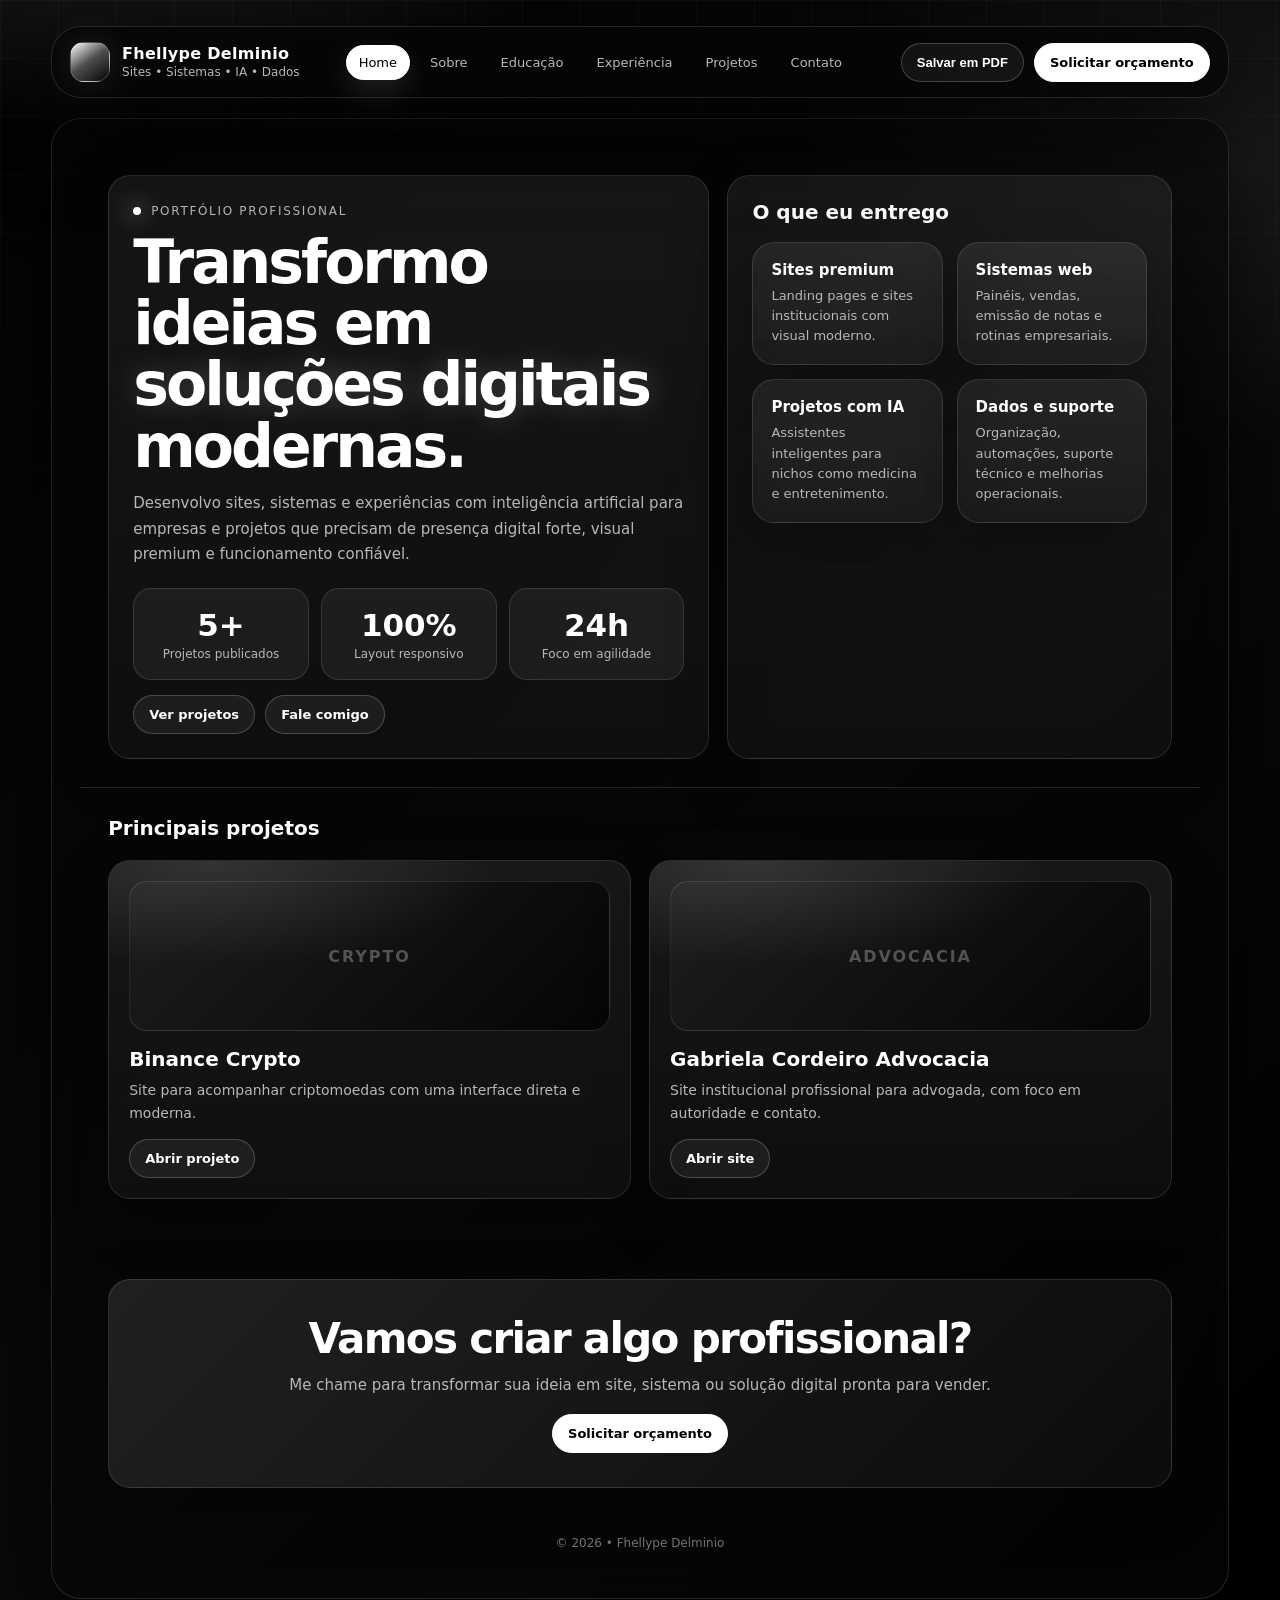
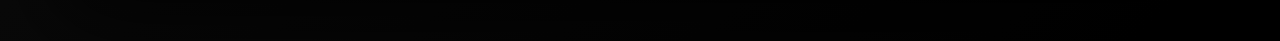
==== index.html @ d2d49cf8 "Add files via upload" ====
<!DOCTYPE html>
<html lang="pt-br">
<head>
  <meta charset="UTF-8" />
  <meta name="viewport" content="width=device-width, initial-scale=1.0"/>
  <title>Fhellype Delminio • Portfólio</title>
  <link rel="stylesheet" href="style.css"/>
  <script defer src="app.js"></script>
</head>
<body>
  <div class="container">
    <header class="topbar">
      <div class="brand"><div class="brand-badge"></div><div class="brand-text"><h1>Fhellype Delminio</h1><p>Sites • Sistemas • IA • Dados</p></div></div>
      <nav class="nav"><a href="index.html">Home</a><a href="sobre.html">Sobre</a><a href="educacao.html">Educação</a><a href="experiencia.html">Experiência</a><a href="projetos.html">Projetos</a><a href="contato.html">Contato</a></nav>
      <div class="actions"><button class="btn" data-pdf>Salvar em PDF</button><a class="btn btn-primary" href="contato.html">Solicitar orçamento</a></div>
    </header>
    <main class="page"><div class="page-inner">
      <section class="hero">
        <div class="card reveal">
          <div class="kicker"><span class="dot"></span> Portfólio profissional</div>
          <h2 class="h1">Transformo ideias em <span class="accent">soluções digitais</span> modernas.</h2>
          <p class="p">Desenvolvo sites, sistemas e experiências com inteligência artificial para empresas e projetos que precisam de presença digital forte, visual premium e funcionamento confiável.</p>
          <div class="stats">
            <div class="stat"><h3>5+</h3><p>Projetos publicados</p></div>
            <div class="stat"><h3>100%</h3><p>Layout responsivo</p></div>
            <div class="stat"><h3>24h</h3><p>Foco em agilidade</p></div>
          </div>
          <div class="project-actions"><a class="linkbtn" href="projetos.html">Ver projetos</a><a class="linkbtn" href="contato.html">Fale comigo</a></div>
        </div>
        <div class="card reveal">
          <h3 class="section-title">O que eu entrego</h3>
          <div class="grid">
            <div class="item"><h3>Sites premium</h3><p>Landing pages e sites institucionais com visual moderno.</p></div>
            <div class="item"><h3>Sistemas web</h3><p>Painéis, vendas, emissão de notas e rotinas empresariais.</p></div>
            <div class="item"><h3>Projetos com IA</h3><p>Assistentes inteligentes para nichos como medicina e entretenimento.</p></div>
            <div class="item"><h3>Dados e suporte</h3><p>Organização, automações, suporte técnico e melhorias operacionais.</p></div>
          </div>
        </div>
      </section>
      <section class="section reveal">
        <h3 class="section-title">Principais projetos</h3>
        <div class="projects-grid">
          <div class="project-card"><div class="mockup">Crypto</div><h3>Binance Crypto</h3><p>Site para acompanhar criptomoedas com uma interface direta e moderna.</p><div class="project-actions"><a class="linkbtn" target="_blank" href="https://binance-beryl.vercel.app/">Abrir projeto</a></div></div>
          <div class="project-card"><div class="mockup">Advocacia</div><h3>Gabriela Cordeiro Advocacia</h3><p>Site institucional profissional para advogada, com foco em autoridade e contato.</p><div class="project-actions"><a class="linkbtn" target="_blank" href="https://gabrielacordeiroadvocacia.com.br/">Abrir site</a></div></div>
        </div>
      </section>
      <section class="section reveal"><div class="cta"><h2>Vamos criar algo profissional?</h2><p class="p">Me chame para transformar sua ideia em site, sistema ou solução digital pronta para vender.</p><div class="project-actions" style="justify-content:center"><a class="btn btn-primary" href="contato.html">Solicitar orçamento</a></div></div></section>
      <footer class="footer">© 2026 • Fhellype Delminio</footer>
    </div></main>
  </div>
</body>
</html>
---- style.css ----
:root{
  --bg:#030303;
  --bg2:#090909;
  --card:rgba(18,18,18,.82);
  --card2:rgba(255,255,255,.045);
  --txt:#ffffff;
  --muted:#b8b8b8;
  --soft:#777;
  --white:#ffffff;
  --border:rgba(255,255,255,.12);
  --border2:rgba(255,255,255,.20);
  --shadow:0 30px 90px rgba(0,0,0,.70);
  --radius:22px;
  --radius2:30px;
}

*{box-sizing:border-box;margin:0;padding:0}
html{scroll-behavior:smooth}
body{
  min-height:100vh;
  font-family:Inter, ui-sans-serif, system-ui, -apple-system, "Segoe UI", Roboto, Arial, sans-serif;
  color:var(--txt);
  background:
    radial-gradient(900px 520px at 8% -10%, rgba(255,255,255,.13), transparent 58%),
    radial-gradient(700px 480px at 95% 10%, rgba(255,255,255,.08), transparent 60%),
    linear-gradient(135deg, var(--bg), var(--bg2) 55%, #000);
  overflow-x:hidden;
}
body::before{
  content:"";
  position:fixed; inset:0;
  pointer-events:none;
  background-image:linear-gradient(rgba(255,255,255,.035) 1px, transparent 1px),linear-gradient(90deg, rgba(255,255,255,.035) 1px, transparent 1px);
  background-size:58px 58px;
  mask-image:linear-gradient(to bottom, rgba(0,0,0,.9), transparent 82%);
}

a{color:inherit;text-decoration:none}
.container{width:min(1180px,92vw);margin:0 auto;padding:26px 0 42px;position:relative;z-index:1}

.topbar{
  display:flex;align-items:center;justify-content:space-between;gap:18px;
  padding:15px 18px;border:1px solid var(--border);border-radius:var(--radius2);
  background:rgba(5,5,5,.72);backdrop-filter:blur(18px);box-shadow:var(--shadow);
  position:sticky;top:16px;z-index:10;
}
.brand{display:flex;align-items:center;gap:12px;min-width:max-content}
.brand-badge{width:40px;height:40px;border-radius:14px;border:1px solid var(--border2);background:linear-gradient(145deg,#fff,#4d4d4d 48%,#050505);box-shadow:0 0 35px rgba(255,255,255,.12)}
.brand-text h1{font-size:16px;line-height:1.1;letter-spacing:.3px}
.brand-text p{margin-top:3px;color:var(--muted);font-size:12px}
.nav{display:flex;align-items:center;justify-content:center;gap:7px;flex-wrap:wrap}
.nav a{padding:9px 12px;border-radius:999px;border:1px solid transparent;color:var(--muted);font-size:13px;transition:.25s ease}
.nav a:hover,.nav a.active{color:#000;background:#fff;border-color:#fff;box-shadow:0 12px 30px rgba(255,255,255,.12)}
.actions{display:flex;align-items:center;gap:10px;min-width:max-content}
.btn,.linkbtn{
  display:inline-flex;align-items:center;justify-content:center;gap:8px;
  padding:11px 15px;border-radius:999px;border:1px solid var(--border2);
  background:rgba(255,255,255,.06);color:#fff;font-weight:800;font-size:13px;cursor:pointer;transition:.25s ease;
}
.btn:hover,.linkbtn:hover{transform:translateY(-2px);background:#fff;color:#000;box-shadow:0 18px 40px rgba(255,255,255,.15)}
.btn-primary{background:#fff;color:#000;border-color:#fff}
.btn-primary:hover{background:#dcdcdc;color:#000}

.page{margin-top:20px;border:1px solid var(--border);border-radius:var(--radius2);background:rgba(8,8,8,.58);backdrop-filter:blur(18px);box-shadow:var(--shadow);overflow:hidden}
.page-inner{padding:28px;opacity:0;transform:translateY(14px);transition:.5s ease}
.page-inner.show{opacity:1;transform:translateY(0)}
.hero{display:grid;grid-template-columns:1.15fr .85fr;gap:18px;padding:28px;border-bottom:1px solid var(--border)}
.card,.item,.project-card,.cta{
  border:1px solid var(--border);background:linear-gradient(180deg,rgba(255,255,255,.07),rgba(255,255,255,.035));
  border-radius:var(--radius);box-shadow:0 18px 60px rgba(0,0,0,.32);
}
.card{padding:24px}.kicker{display:inline-flex;align-items:center;gap:10px;margin-bottom:14px;color:var(--muted);font-size:12px;text-transform:uppercase;letter-spacing:.14em}.dot{width:8px;height:8px;border-radius:99px;background:#fff;box-shadow:0 0 22px rgba(255,255,255,.9)}
.h1{font-size:clamp(32px,5vw,60px);line-height:1.02;letter-spacing:-.05em;margin-bottom:14px}.p{color:var(--muted);line-height:1.72;font-size:15px}.accent{color:#fff;text-shadow:0 0 30px rgba(255,255,255,.20)}
.grid{display:grid;grid-template-columns:repeat(2,1fr);gap:14px;margin-top:18px}.item{padding:18px;transition:.25s ease}.item:hover,.project-card:hover{transform:translateY(-6px);border-color:var(--border2);background:rgba(255,255,255,.08)}.item h3{font-size:15px;margin-bottom:7px}.item p,.small{color:var(--muted);font-size:13px;line-height:1.55}.section{padding:28px}.section-title{font-size:20px;margin-bottom:16px}.stats{display:grid;grid-template-columns:repeat(3,1fr);gap:12px;margin-top:20px}.stat{padding:18px;border-radius:18px;border:1px solid var(--border);background:rgba(255,255,255,.055);text-align:center}.stat h3{font-size:31px}.stat p{font-size:12px;color:var(--muted);margin-top:4px}.project-actions{display:flex;gap:10px;flex-wrap:wrap;margin-top:15px}.projects-grid{display:grid;grid-template-columns:repeat(2,1fr);gap:18px;margin-top:20px}.project-card{padding:20px;position:relative;overflow:hidden;transition:.25s ease}.project-card::before{content:"";position:absolute;inset:0;background:radial-gradient(420px 150px at 20% 0%,rgba(255,255,255,.12),transparent 70%);pointer-events:none}.project-card h3{font-size:20px;margin-bottom:8px}.project-card p{color:var(--muted);line-height:1.62;font-size:14px}.tag-row{display:flex;gap:8px;flex-wrap:wrap;margin:14px 0}.tag{font-size:11px;color:#000;background:#fff;border:1px solid #fff;border-radius:999px;padding:6px 9px;font-weight:800}.mockup{height:150px;border-radius:18px;border:1px solid var(--border);background:linear-gradient(135deg,#1d1d1d,#050505);margin-bottom:16px;display:flex;align-items:center;justify-content:center;color:rgba(255,255,255,.28);font-weight:900;letter-spacing:.12em;text-transform:uppercase}.cta{padding:34px;text-align:center;margin-top:24px;background:linear-gradient(135deg,rgba(255,255,255,.10),rgba(255,255,255,.035))}.cta h2{font-size:clamp(26px,4vw,42px);letter-spacing:-.04em;margin-bottom:10px}.contact-box{display:grid;grid-template-columns:1.1fr .9fr;gap:14px}.contact-line{display:flex;align-items:center;justify-content:space-between;gap:12px;padding:15px;border-radius:17px;border:1px solid var(--border);background:rgba(255,255,255,.045)}.contact-line span{color:var(--muted);font-size:13px}.footer{text-align:center;padding:20px;color:rgba(255,255,255,.45);font-size:12px}
.reveal{opacity:0;transform:translateY(18px);transition:.65s ease}.reveal.visible{opacity:1;transform:translateY(0)}

@media(max-width:980px){.topbar{position:static;align-items:flex-start;flex-direction:column}.actions{width:100%;flex-wrap:wrap}.nav{justify-content:flex-start}.hero,.contact-box{grid-template-columns:1fr}.projects-grid{grid-template-columns:1fr}}
@media(max-width:720px){.page-inner,.hero,.section{padding:18px}.grid,.stats{grid-template-columns:1fr}.actions .btn{flex:1}.h1{font-size:34px}.mockup{height:115px}}
@media print{.topbar,.nav,.actions{display:none!important}body{background:#fff!important;color:#000!important}.page,.card,.item,.project-card,.cta{box-shadow:none!important;border:1px solid #ddd!important;background:#fff!important;color:#000!important}.p,.small,.item p,.project-card p{color:#333!important}a{color:#000!important}}
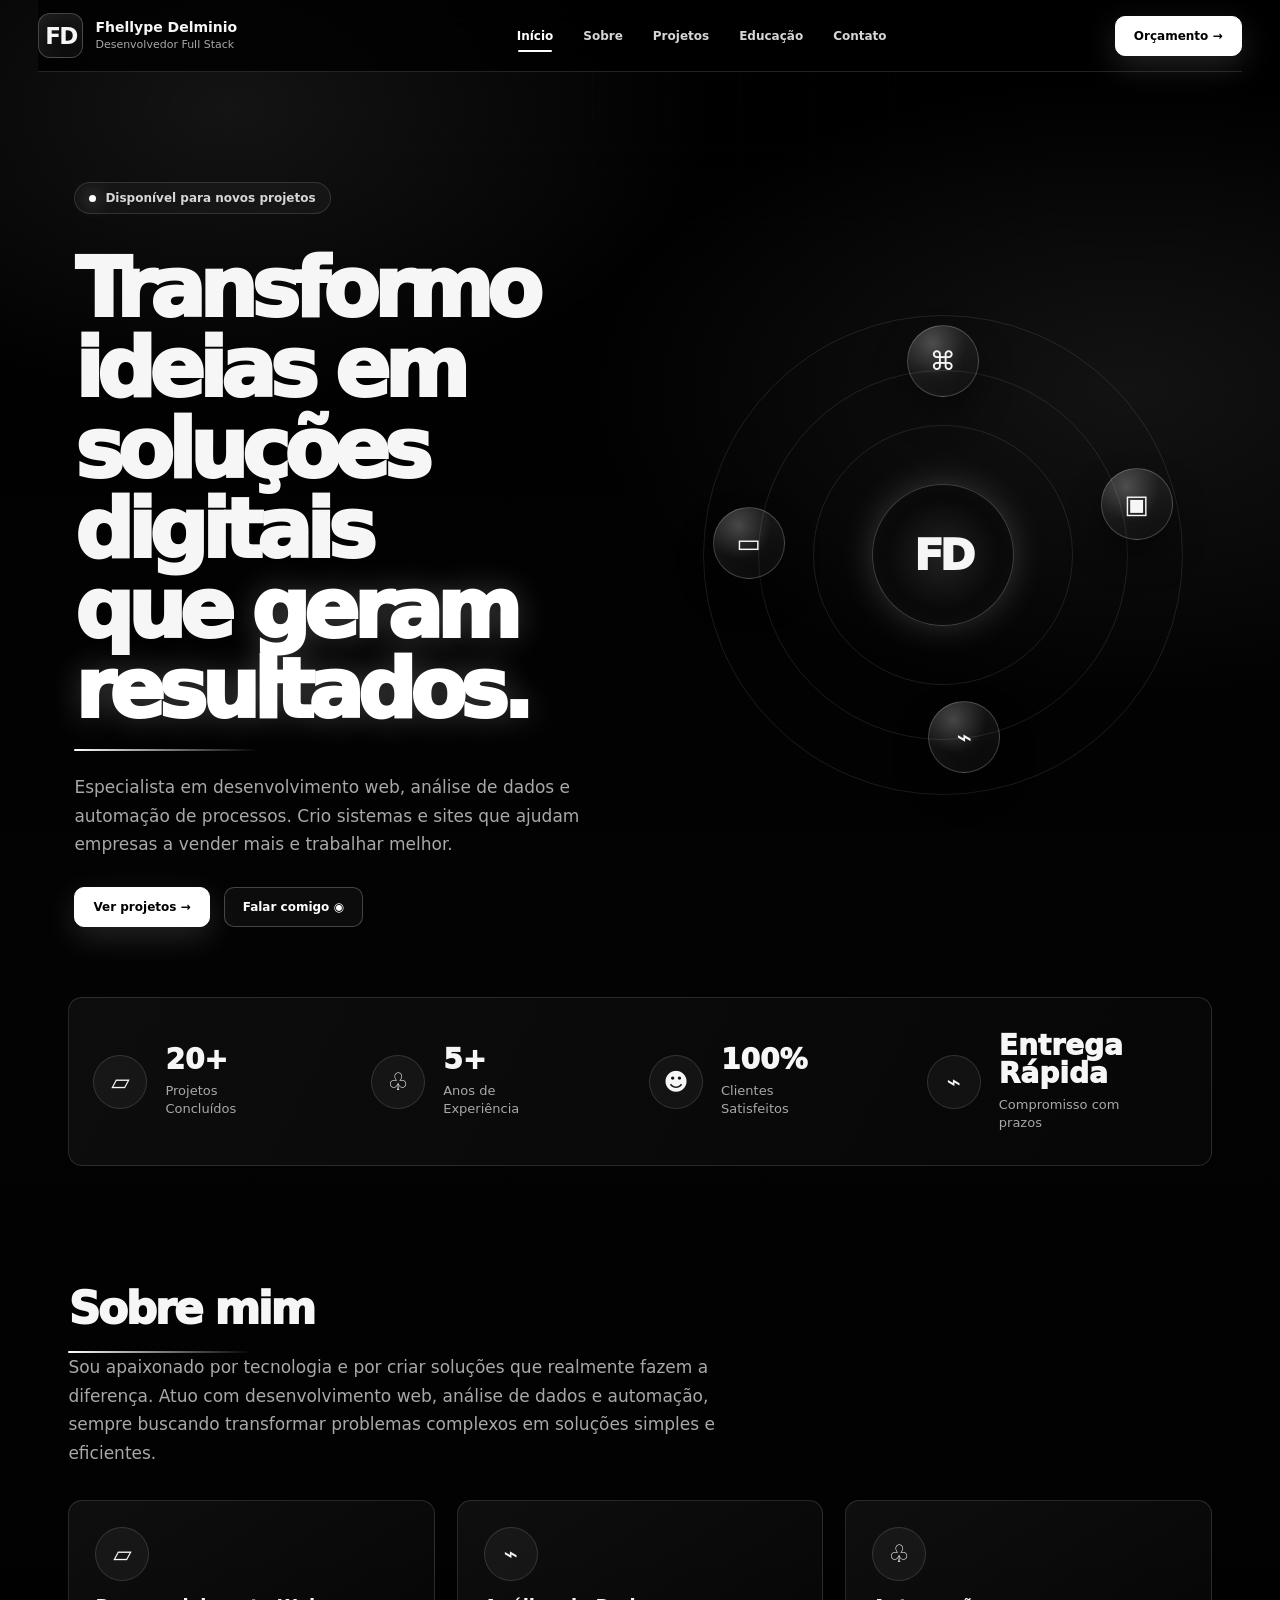
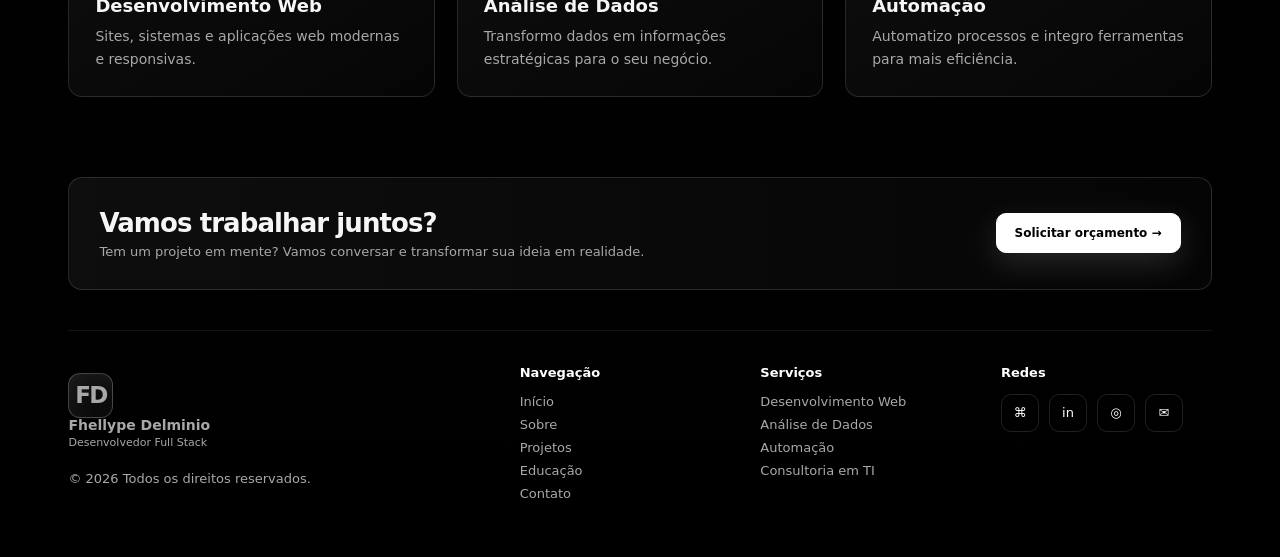
==== commit 527fe73a: "Add files via upload" ====
--- a/index.html
+++ b/index.html
@@ -10,42 +10,53 @@
 <body>
   <div class="container">
     <header class="topbar">
-      <div class="brand"><div class="brand-badge"></div><div class="brand-text"><h1>Fhellype Delminio</h1><p>Sites • Sistemas • IA • Dados</p></div></div>
-      <nav class="nav"><a href="index.html">Home</a><a href="sobre.html">Sobre</a><a href="educacao.html">Educação</a><a href="experiencia.html">Experiência</a><a href="projetos.html">Projetos</a><a href="contato.html">Contato</a></nav>
-      <div class="actions"><button class="btn" data-pdf>Salvar em PDF</button><a class="btn btn-primary" href="contato.html">Solicitar orçamento</a></div>
+      <a class="brand" href="index.html"><div class="brand-badge"></div><div class="brand-text"><h1>Fhellype Delminio</h1><p>Desenvolvedor Full Stack</p></div></a>
+      <nav class="nav"><a href="index.html">Início</a><a href="sobre.html">Sobre</a><a href="projetos.html">Projetos</a><a href="educacao.html">Educação</a><a href="contato.html">Contato</a></nav>
+      <div class="actions"><a class="btn btn-primary" href="contato.html">Orçamento →</a></div>
     </header>
+
     <main class="page"><div class="page-inner">
       <section class="hero">
-        <div class="card reveal">
-          <div class="kicker"><span class="dot"></span> Portfólio profissional</div>
-          <h2 class="h1">Transformo ideias em <span class="accent">soluções digitais</span> modernas.</h2>
-          <p class="p">Desenvolvo sites, sistemas e experiências com inteligência artificial para empresas e projetos que precisam de presença digital forte, visual premium e funcionamento confiável.</p>
-          <div class="stats">
-            <div class="stat"><h3>5+</h3><p>Projetos publicados</p></div>
-            <div class="stat"><h3>100%</h3><p>Layout responsivo</p></div>
-            <div class="stat"><h3>24h</h3><p>Foco em agilidade</p></div>
-          </div>
-          <div class="project-actions"><a class="linkbtn" href="projetos.html">Ver projetos</a><a class="linkbtn" href="contato.html">Fale comigo</a></div>
+        <div class="reveal">
+          <div class="kicker"><span class="dot"></span> Disponível para novos projetos</div>
+          <h1 class="h1">Transformo ideias em soluções digitais que <span class="accent">geram resultados.</span></h1>
+          <p class="p">Especialista em desenvolvimento web, análise de dados e automação de processos. Crio sistemas e sites que ajudam empresas a vender mais e trabalhar melhor.</p>
+          <div class="project-actions"><a class="linkbtn primary" href="projetos.html">Ver projetos →</a><a class="linkbtn" href="contato.html">Falar comigo ◉</a></div>
         </div>
-        <div class="card reveal">
-          <h3 class="section-title">O que eu entrego</h3>
-          <div class="grid">
-            <div class="item"><h3>Sites premium</h3><p>Landing pages e sites institucionais com visual moderno.</p></div>
-            <div class="item"><h3>Sistemas web</h3><p>Painéis, vendas, emissão de notas e rotinas empresariais.</p></div>
-            <div class="item"><h3>Projetos com IA</h3><p>Assistentes inteligentes para nichos como medicina e entretenimento.</p></div>
-            <div class="item"><h3>Dados e suporte</h3><p>Organização, automações, suporte técnico e melhorias operacionais.</p></div>
+        <div class="hero-visual reveal">
+          <div class="orbit">
+            <div class="ring"></div><div class="ring"></div><div class="ring"></div>
+            <div class="fd-center">FD</div>
+            <div class="bubble b1">⌘</div><div class="bubble b2">▣</div><div class="bubble b3">⌁</div><div class="bubble b4">▭</div>
           </div>
         </div>
       </section>
+
+      <section class="stats-card reveal">
+        <div class="stat"><div class="icon">▱</div><div><h3>20+</h3><p>Projetos<br>Concluídos</p></div></div>
+        <div class="stat"><div class="icon">♧</div><div><h3>5+</h3><p>Anos de<br>Experiência</p></div></div>
+        <div class="stat"><div class="icon">☻</div><div><h3>100%</h3><p>Clientes<br>Satisfeitos</p></div></div>
+        <div class="stat"><div class="icon">⌁</div><div><h3>Entrega<br>Rápida</h3><p>Compromisso com<br>prazos</p></div></div>
+      </section>
+
       <section class="section reveal">
-        <h3 class="section-title">Principais projetos</h3>
-        <div class="projects-grid">
-          <div class="project-card"><div class="mockup">Crypto</div><h3>Binance Crypto</h3><p>Site para acompanhar criptomoedas com uma interface direta e moderna.</p><div class="project-actions"><a class="linkbtn" target="_blank" href="https://binance-beryl.vercel.app/">Abrir projeto</a></div></div>
-          <div class="project-card"><div class="mockup">Advocacia</div><h3>Gabriela Cordeiro Advocacia</h3><p>Site institucional profissional para advogada, com foco em autoridade e contato.</p><div class="project-actions"><a class="linkbtn" target="_blank" href="https://gabrielacordeiroadvocacia.com.br/">Abrir site</a></div></div>
+        <h2 class="section-title big">Sobre mim</h2>
+        <p class="p">Sou apaixonado por tecnologia e por criar soluções que realmente fazem a diferença. Atuo com desenvolvimento web, análise de dados e automação, sempre buscando transformar problemas complexos em soluções simples e eficientes.</p>
+        <div class="grid" style="margin-top:32px">
+          <div class="item"><div class="icon">▱</div><h3>Desenvolvimento Web</h3><p>Sites, sistemas e aplicações web modernas e responsivas.</p></div>
+          <div class="item"><div class="icon">⌁</div><h3>Análise de Dados</h3><p>Transformo dados em informações estratégicas para o seu negócio.</p></div>
+          <div class="item"><div class="icon">♧</div><h3>Automação</h3><p>Automatizo processos e integro ferramentas para mais eficiência.</p></div>
         </div>
       </section>
-      <section class="section reveal"><div class="cta"><h2>Vamos criar algo profissional?</h2><p class="p">Me chame para transformar sua ideia em site, sistema ou solução digital pronta para vender.</p><div class="project-actions" style="justify-content:center"><a class="btn btn-primary" href="contato.html">Solicitar orçamento</a></div></div></section>
-      <footer class="footer">© 2026 • Fhellype Delminio</footer>
+
+      <section class="cta reveal"><div><h2>Vamos trabalhar juntos?</h2><p>Tem um projeto em mente? Vamos conversar e transformar sua ideia em realidade.</p></div><a class="btn btn-primary" href="contato.html">Solicitar orçamento →</a></section>
+
+      <footer class="footer">
+        <div><a class="brand" href="index.html"><div class="brand-badge"></div><div class="brand-text"><h1>Fhellype Delminio</h1><p>Desenvolvedor Full Stack</p></div></a><p style="margin-top:22px">© 2026 Todos os direitos reservados.</p></div>
+        <div><h4>Navegação</h4><a href="index.html">Início</a><a href="sobre.html">Sobre</a><a href="projetos.html">Projetos</a><a href="educacao.html">Educação</a><a href="contato.html">Contato</a></div>
+        <div><h4>Serviços</h4><a>Desenvolvimento Web</a><a>Análise de Dados</a><a>Automação</a><a>Consultoria em TI</a></div>
+        <div><h4>Redes</h4><div class="socials"><a href="#">⌘</a><a href="#">in</a><a href="#">◎</a><a href="mailto:fhedelminio@gmail.com">✉</a></div></div>
+      </footer>
     </div></main>
   </div>
 </body>
--- a/style.css
+++ b/style.css
@@ -1,79 +1,37 @@
 :root{
-  --bg:#030303;
-  --bg2:#090909;
-  --card:rgba(18,18,18,.82);
-  --card2:rgba(255,255,255,.045);
-  --txt:#ffffff;
-  --muted:#b8b8b8;
-  --soft:#777;
+  --bg:#020202;
+  --panel:#070707;
+  --card:#101113;
+  --card2:#151619;
+  --text:#f6f6f6;
+  --muted:#a8a8a8;
+  --muted2:#727272;
+  --line:rgba(255,255,255,.13);
+  --line2:rgba(255,255,255,.23);
   --white:#ffffff;
-  --border:rgba(255,255,255,.12);
-  --border2:rgba(255,255,255,.20);
-  --shadow:0 30px 90px rgba(0,0,0,.70);
+  --black:#000000;
   --radius:22px;
-  --radius2:30px;
+  --shadow:0 30px 90px rgba(0,0,0,.72);
 }
-
 *{box-sizing:border-box;margin:0;padding:0}
 html{scroll-behavior:smooth}
 body{
   min-height:100vh;
-  font-family:Inter, ui-sans-serif, system-ui, -apple-system, "Segoe UI", Roboto, Arial, sans-serif;
-  color:var(--txt);
+  font-family:Inter, ui-sans-serif, system-ui, -apple-system, BlinkMacSystemFont, "Segoe UI", Arial, sans-serif;
+  color:var(--text);
   background:
-    radial-gradient(900px 520px at 8% -10%, rgba(255,255,255,.13), transparent 58%),
-    radial-gradient(700px 480px at 95% 10%, rgba(255,255,255,.08), transparent 60%),
-    linear-gradient(135deg, var(--bg), var(--bg2) 55%, #000);
+    radial-gradient(900px 520px at 88% 18%, rgba(255,255,255,.07), transparent 60%),
+    radial-gradient(760px 460px at 18% 5%, rgba(255,255,255,.08), transparent 64%),
+    linear-gradient(180deg,#000,#030303 46%,#000);
   overflow-x:hidden;
 }
-body::before{
-  content:"";
-  position:fixed; inset:0;
-  pointer-events:none;
-  background-image:linear-gradient(rgba(255,255,255,.035) 1px, transparent 1px),linear-gradient(90deg, rgba(255,255,255,.035) 1px, transparent 1px);
-  background-size:58px 58px;
-  mask-image:linear-gradient(to bottom, rgba(0,0,0,.9), transparent 82%);
+body:before{
+  content:"";position:fixed;inset:0;pointer-events:none;opacity:.38;
+  background-image:linear-gradient(rgba(255,255,255,.035) 1px,transparent 1px),linear-gradient(90deg,rgba(255,255,255,.035) 1px,transparent 1px);
+  background-size:74px 74px;
+  mask-image:radial-gradient(circle at 50% 0%,#000,transparent 72%);
 }
-
-a{color:inherit;text-decoration:none}
-.container{width:min(1180px,92vw);margin:0 auto;padding:26px 0 42px;position:relative;z-index:1}
-
-.topbar{
-  display:flex;align-items:center;justify-content:space-between;gap:18px;
-  padding:15px 18px;border:1px solid var(--border);border-radius:var(--radius2);
-  background:rgba(5,5,5,.72);backdrop-filter:blur(18px);box-shadow:var(--shadow);
-  position:sticky;top:16px;z-index:10;
-}
-.brand{display:flex;align-items:center;gap:12px;min-width:max-content}
-.brand-badge{width:40px;height:40px;border-radius:14px;border:1px solid var(--border2);background:linear-gradient(145deg,#fff,#4d4d4d 48%,#050505);box-shadow:0 0 35px rgba(255,255,255,.12)}
-.brand-text h1{font-size:16px;line-height:1.1;letter-spacing:.3px}
-.brand-text p{margin-top:3px;color:var(--muted);font-size:12px}
-.nav{display:flex;align-items:center;justify-content:center;gap:7px;flex-wrap:wrap}
-.nav a{padding:9px 12px;border-radius:999px;border:1px solid transparent;color:var(--muted);font-size:13px;transition:.25s ease}
-.nav a:hover,.nav a.active{color:#000;background:#fff;border-color:#fff;box-shadow:0 12px 30px rgba(255,255,255,.12)}
-.actions{display:flex;align-items:center;gap:10px;min-width:max-content}
-.btn,.linkbtn{
-  display:inline-flex;align-items:center;justify-content:center;gap:8px;
-  padding:11px 15px;border-radius:999px;border:1px solid var(--border2);
-  background:rgba(255,255,255,.06);color:#fff;font-weight:800;font-size:13px;cursor:pointer;transition:.25s ease;
-}
-.btn:hover,.linkbtn:hover{transform:translateY(-2px);background:#fff;color:#000;box-shadow:0 18px 40px rgba(255,255,255,.15)}
-.btn-primary{background:#fff;color:#000;border-color:#fff}
-.btn-primary:hover{background:#dcdcdc;color:#000}
-
-.page{margin-top:20px;border:1px solid var(--border);border-radius:var(--radius2);background:rgba(8,8,8,.58);backdrop-filter:blur(18px);box-shadow:var(--shadow);overflow:hidden}
-.page-inner{padding:28px;opacity:0;transform:translateY(14px);transition:.5s ease}
-.page-inner.show{opacity:1;transform:translateY(0)}
-.hero{display:grid;grid-template-columns:1.15fr .85fr;gap:18px;padding:28px;border-bottom:1px solid var(--border)}
-.card,.item,.project-card,.cta{
-  border:1px solid var(--border);background:linear-gradient(180deg,rgba(255,255,255,.07),rgba(255,255,255,.035));
-  border-radius:var(--radius);box-shadow:0 18px 60px rgba(0,0,0,.32);
-}
-.card{padding:24px}.kicker{display:inline-flex;align-items:center;gap:10px;margin-bottom:14px;color:var(--muted);font-size:12px;text-transform:uppercase;letter-spacing:.14em}.dot{width:8px;height:8px;border-radius:99px;background:#fff;box-shadow:0 0 22px rgba(255,255,255,.9)}
-.h1{font-size:clamp(32px,5vw,60px);line-height:1.02;letter-spacing:-.05em;margin-bottom:14px}.p{color:var(--muted);line-height:1.72;font-size:15px}.accent{color:#fff;text-shadow:0 0 30px rgba(255,255,255,.20)}
-.grid{display:grid;grid-template-columns:repeat(2,1fr);gap:14px;margin-top:18px}.item{padding:18px;transition:.25s ease}.item:hover,.project-card:hover{transform:translateY(-6px);border-color:var(--border2);background:rgba(255,255,255,.08)}.item h3{font-size:15px;margin-bottom:7px}.item p,.small{color:var(--muted);font-size:13px;line-height:1.55}.section{padding:28px}.section-title{font-size:20px;margin-bottom:16px}.stats{display:grid;grid-template-columns:repeat(3,1fr);gap:12px;margin-top:20px}.stat{padding:18px;border-radius:18px;border:1px solid var(--border);background:rgba(255,255,255,.055);text-align:center}.stat h3{font-size:31px}.stat p{font-size:12px;color:var(--muted);margin-top:4px}.project-actions{display:flex;gap:10px;flex-wrap:wrap;margin-top:15px}.projects-grid{display:grid;grid-template-columns:repeat(2,1fr);gap:18px;margin-top:20px}.project-card{padding:20px;position:relative;overflow:hidden;transition:.25s ease}.project-card::before{content:"";position:absolute;inset:0;background:radial-gradient(420px 150px at 20% 0%,rgba(255,255,255,.12),transparent 70%);pointer-events:none}.project-card h3{font-size:20px;margin-bottom:8px}.project-card p{color:var(--muted);line-height:1.62;font-size:14px}.tag-row{display:flex;gap:8px;flex-wrap:wrap;margin:14px 0}.tag{font-size:11px;color:#000;background:#fff;border:1px solid #fff;border-radius:999px;padding:6px 9px;font-weight:800}.mockup{height:150px;border-radius:18px;border:1px solid var(--border);background:linear-gradient(135deg,#1d1d1d,#050505);margin-bottom:16px;display:flex;align-items:center;justify-content:center;color:rgba(255,255,255,.28);font-weight:900;letter-spacing:.12em;text-transform:uppercase}.cta{padding:34px;text-align:center;margin-top:24px;background:linear-gradient(135deg,rgba(255,255,255,.10),rgba(255,255,255,.035))}.cta h2{font-size:clamp(26px,4vw,42px);letter-spacing:-.04em;margin-bottom:10px}.contact-box{display:grid;grid-template-columns:1.1fr .9fr;gap:14px}.contact-line{display:flex;align-items:center;justify-content:space-between;gap:12px;padding:15px;border-radius:17px;border:1px solid var(--border);background:rgba(255,255,255,.045)}.contact-line span{color:var(--muted);font-size:13px}.footer{text-align:center;padding:20px;color:rgba(255,255,255,.45);font-size:12px}
-.reveal{opacity:0;transform:translateY(18px);transition:.65s ease}.reveal.visible{opacity:1;transform:translateY(0)}
-
-@media(max-width:980px){.topbar{position:static;align-items:flex-start;flex-direction:column}.actions{width:100%;flex-wrap:wrap}.nav{justify-content:flex-start}.hero,.contact-box{grid-template-columns:1fr}.projects-grid{grid-template-columns:1fr}}
-@media(max-width:720px){.page-inner,.hero,.section{padding:18px}.grid,.stats{grid-template-columns:1fr}.actions .btn{flex:1}.h1{font-size:34px}.mockup{height:115px}}
-@media print{.topbar,.nav,.actions{display:none!important}body{background:#fff!important;color:#000!important}.page,.card,.item,.project-card,.cta{box-shadow:none!important;border:1px solid #ddd!important;background:#fff!important;color:#000!important}.p,.small,.item p,.project-card p{color:#333!important}a{color:#000!important}}
+a{color:inherit;text-decoration:none}.container{width:min(1280px,94vw);margin:0 auto;position:relative;z-index:1}.topbar{height:72px;display:flex;align-items:center;justify-content:space-between;gap:24px;border-bottom:1px solid var(--line);background:rgba(0,0,0,.76);backdrop-filter:blur(18px);position:sticky;top:0;z-index:20}.brand{display:flex;align-items:center;gap:12px;min-width:250px}.brand-badge{width:45px;height:45px;border-radius:12px;border:1px solid var(--line2);display:grid;place-items:center;font-size:23px;font-weight:900;letter-spacing:-.08em;background:linear-gradient(145deg,rgba(255,255,255,.09),rgba(255,255,255,.015));box-shadow:inset 0 0 25px rgba(255,255,255,.04)}.brand-badge:before{content:"FD"}.brand-text h1{font-size:14px;line-height:1.1;font-weight:900}.brand-text p{font-size:11px;margin-top:3px;color:var(--muted)}.nav{display:flex;align-items:center;gap:30px}.nav a{font-size:12px;color:#d6d6d6;position:relative;padding:27px 0;font-weight:600;transition:.25s}.nav a:after{content:"";position:absolute;left:50%;bottom:18px;width:0;height:2px;background:#fff;border-radius:99px;transform:translateX(-50%);transition:.25s}.nav a:hover,.nav a.active{color:#fff}.nav a:hover:after,.nav a.active:after{width:34px}.actions{display:flex;gap:10px;align-items:center}.btn,.linkbtn{display:inline-flex;align-items:center;justify-content:center;gap:9px;border-radius:10px;border:1px solid var(--line2);background:rgba(255,255,255,.04);color:#fff;padding:12px 18px;font-weight:850;font-size:12px;transition:.24s;cursor:pointer}.btn:hover,.linkbtn:hover{transform:translateY(-2px);border-color:#fff;background:#fff;color:#000;box-shadow:0 12px 35px rgba(255,255,255,.16)}.btn-primary,.linkbtn.primary{background:#fff;color:#000;border-color:#fff;box-shadow:0 10px 32px rgba(255,255,255,.14)}.btn-primary:hover,.linkbtn.primary:hover{background:#e8e8e8;color:#000}.page{min-height:calc(100vh - 72px)}.page-inner{opacity:0;transform:translateY(12px);transition:.55s ease}.page-inner.show{opacity:1;transform:translateY(0)}.hero{display:grid;grid-template-columns:1.02fr .98fr;gap:58px;align-items:center;padding:110px 36px 70px}.kicker{display:inline-flex;align-items:center;gap:9px;border:1px solid var(--line);border-radius:999px;background:rgba(255,255,255,.035);padding:8px 14px;color:#d7d7d7;font-size:12px;font-weight:700;margin-bottom:35px}.dot{width:7px;height:7px;border-radius:50%;background:#fff;box-shadow:0 0 18px rgba(255,255,255,.8)}.h1{font-size:clamp(48px,6.4vw,82px);line-height:.98;letter-spacing:-.075em;font-weight:950;margin-bottom:22px;text-wrap:balance}.h1 .accent{display:inline;color:#fff;text-shadow:0 0 32px rgba(255,255,255,.22)}.h1:after,.section-title.big:after{content:"";display:block;width:185px;height:2px;background:linear-gradient(90deg,#fff,transparent);margin-top:18px;border-radius:99px}.p{color:var(--muted);font-size:17px;line-height:1.7;max-width:680px}.project-actions{display:flex;align-items:center;gap:14px;flex-wrap:wrap;margin-top:28px}.hero-visual{min-height:520px;display:grid;place-items:center;position:relative}.orbit{width:min(480px,82vw);height:min(480px,82vw);position:relative;display:grid;place-items:center}.ring{position:absolute;border:1px solid rgba(255,255,255,.1);border-radius:50%;inset:0;animation:spin 24s linear infinite}.ring:nth-child(2){inset:55px;animation-duration:19s;animation-direction:reverse}.ring:nth-child(3){inset:110px;animation-duration:15s}.fd-center{width:142px;height:142px;border-radius:50%;display:grid;place-items:center;border:1px solid var(--line2);background:radial-gradient(circle,#222 0%,#090909 56%,#000 100%);box-shadow:0 0 35px rgba(255,255,255,.18), inset 0 0 25px rgba(255,255,255,.05);font-size:43px;font-weight:950;letter-spacing:-.09em}.bubble{position:absolute;width:72px;height:72px;border-radius:50%;display:grid;place-items:center;border:1px solid var(--line2);background:radial-gradient(circle at 35% 25%,rgba(255,255,255,.27),rgba(255,255,255,.05) 48%,rgba(0,0,0,.55));box-shadow:0 18px 35px rgba(0,0,0,.45), inset 0 0 20px rgba(255,255,255,.05);font-size:26px}.b1{top:10px;left:50%;transform:translateX(-50%)}.b2{right:10px;top:32%}.b3{bottom:22px;left:47%}.b4{left:10px;top:40%}@keyframes spin{to{transform:rotate(360deg)}}.stats-card{margin:0 30px 70px;border:1px solid var(--line);border-radius:14px;background:linear-gradient(90deg,rgba(255,255,255,.045),rgba(255,255,255,.018));display:grid;grid-template-columns:repeat(4,1fr);padding:34px 24px;gap:18px}.stat{display:flex;align-items:center;gap:18px}.icon{width:54px;height:54px;border-radius:50%;border:1px solid var(--line);background:rgba(255,255,255,.045);display:grid;place-items:center;font-size:24px}.stat h3{font-size:28px;line-height:1;font-weight:950}.stat p{margin-top:8px;color:var(--muted);font-size:13px;line-height:1.35}.section{padding:50px 30px}.section-head{display:flex;align-items:end;justify-content:space-between;gap:20px;margin-bottom:28px}.eyebrow{font-size:13px;color:var(--muted);margin-bottom:8px}.section-title{font-size:38px;letter-spacing:-.055em;line-height:1.05;font-weight:950}.section-title.big{font-size:44px}.grid{display:grid;grid-template-columns:repeat(3,1fr);gap:22px}.item,.project-card,.contact-card{border:1px solid var(--line);background:linear-gradient(145deg,rgba(255,255,255,.055),rgba(255,255,255,.02));border-radius:14px;transition:.25s}.item{padding:26px}.item:hover,.project-card:hover,.contact-card:hover{transform:translateY(-6px);border-color:var(--line2);box-shadow:0 22px 55px rgba(0,0,0,.38)}.item h3{font-size:18px;margin:14px 0 9px}.item p,.small{font-size:14px;line-height:1.6;color:var(--muted)}.projects-grid{display:grid;grid-template-columns:repeat(3,1fr);gap:22px}.project-card{overflow:hidden}.thumb{height:188px;overflow:hidden;border-bottom:1px solid var(--line);background:#111}.thumb img{width:100%;height:100%;object-fit:cover;display:block;filter:saturate(.85) contrast(1.05)}.project-body{padding:18px}.project-card h3{font-size:18px;margin-bottom:8px}.project-card p{font-size:14px;color:var(--muted);line-height:1.55;min-height:66px}.tag-row{display:flex;gap:7px;flex-wrap:wrap;margin:13px 0}.tag{font-size:11px;color:#fff;background:rgba(255,255,255,.06);border:1px solid var(--line);border-radius:7px;padding:6px 8px;font-weight:750}.filters{display:flex;gap:12px;flex-wrap:wrap}.filter{padding:10px 18px;border-radius:8px;border:1px solid var(--line);background:rgba(255,255,255,.04);color:#fff;font-size:12px;font-weight:800}.filter.active{background:#fff;color:#000;border-color:#fff}.cta{margin:30px;border:1px solid var(--line);border-radius:14px;background:linear-gradient(90deg,rgba(255,255,255,.055),rgba(255,255,255,.02));padding:30px;display:flex;align-items:center;justify-content:space-between;gap:28px}.cta h2{font-size:26px;letter-spacing:-.035em}.cta p{font-size:13px;color:var(--muted);margin-top:6px}.footer{border-top:1px solid rgba(255,255,255,.08);margin:40px 30px 0;padding:34px 0 48px;display:grid;grid-template-columns:1.4fr .7fr .7fr .7fr;gap:30px;color:var(--muted);font-size:13px}.footer h4{color:#fff;margin-bottom:14px}.footer a{display:block;margin:8px 0;color:var(--muted)}.socials{display:flex;gap:10px}.socials a{width:38px;height:38px;border:1px solid var(--line);border-radius:10px;display:grid;place-items:center;margin:0;color:#fff}.education-grid{display:grid;grid-template-columns:repeat(3,1fr);gap:22px}.edu-card{min-height:155px;border:1px solid var(--line);border-radius:14px;background:linear-gradient(145deg,rgba(255,255,255,.055),rgba(255,255,255,.02));padding:24px;display:flex;align-items:center;gap:22px;transition:.25s}.edu-card:hover{transform:translateY(-6px);border-color:var(--line2)}.edu-icon{width:64px;height:64px;min-width:64px;border-radius:50%;border:1px solid var(--line);display:grid;place-items:center;font-size:28px;background:rgba(255,255,255,.035)}.edu-card h3{font-size:17px;margin-bottom:8px}.edu-card h3:after{content:"";display:block;width:45px;height:3px;background:#fff;border-radius:99px;margin:10px 0 0}.edu-card p{color:var(--muted);font-size:14px;line-height:1.55}.contact-box{display:grid;grid-template-columns:1.1fr .9fr;gap:22px}.contact-card{padding:24px}.contact-line{display:flex;align-items:center;justify-content:space-between;gap:15px;border:1px solid var(--line);border-radius:14px;background:rgba(255,255,255,.035);padding:18px;margin-bottom:14px}.contact-line span{color:var(--muted);font-size:13px}.reveal{opacity:0;transform:translateY(16px);transition:.65s ease}.reveal.visible{opacity:1;transform:translateY(0)}
+@media(max-width:1050px){.topbar{height:auto;padding:14px 0;flex-direction:column;align-items:flex-start}.nav{gap:16px;flex-wrap:wrap}.nav a{padding:6px 0}.nav a:after{bottom:0}.hero{grid-template-columns:1fr;padding-top:60px}.hero-visual{min-height:400px}.stats-card,.grid,.projects-grid,.education-grid,.footer,.contact-box{grid-template-columns:1fr 1fr}.cta{flex-direction:column;align-items:flex-start}.brand{min-width:auto}}
+@media(max-width:680px){.container{width:min(100% - 24px,1280px)}.hero{padding:48px 0 35px}.h1{font-size:42px}.p{font-size:15px}.hero-visual{display:none}.stats-card{margin:0 0 32px;grid-template-columns:1fr;padding:22px}.section{padding:34px 0}.section-head{display:block}.filters{margin-top:18px}.grid,.projects-grid,.education-grid,.footer,.contact-box{grid-template-columns:1fr}.cta{margin:30px 0}.footer{margin-left:0;margin-right:0}.actions{width:100%;flex-wrap:wrap}.btn{flex:1}.brand-badge{width:42px;height:42px}.edu-card{align-items:flex-start;flex-direction:column}.thumb{height:165px}}
+@media print{.topbar,.actions,.filters{display:none!important}body{background:#fff;color:#000}.container{width:100%}.project-card,.item,.edu-card,.contact-card,.cta{break-inside:avoid;border:1px solid #ddd}.p,.small,.item p,.edu-card p,.project-card p{color:#222}.page-inner{opacity:1;transform:none}}
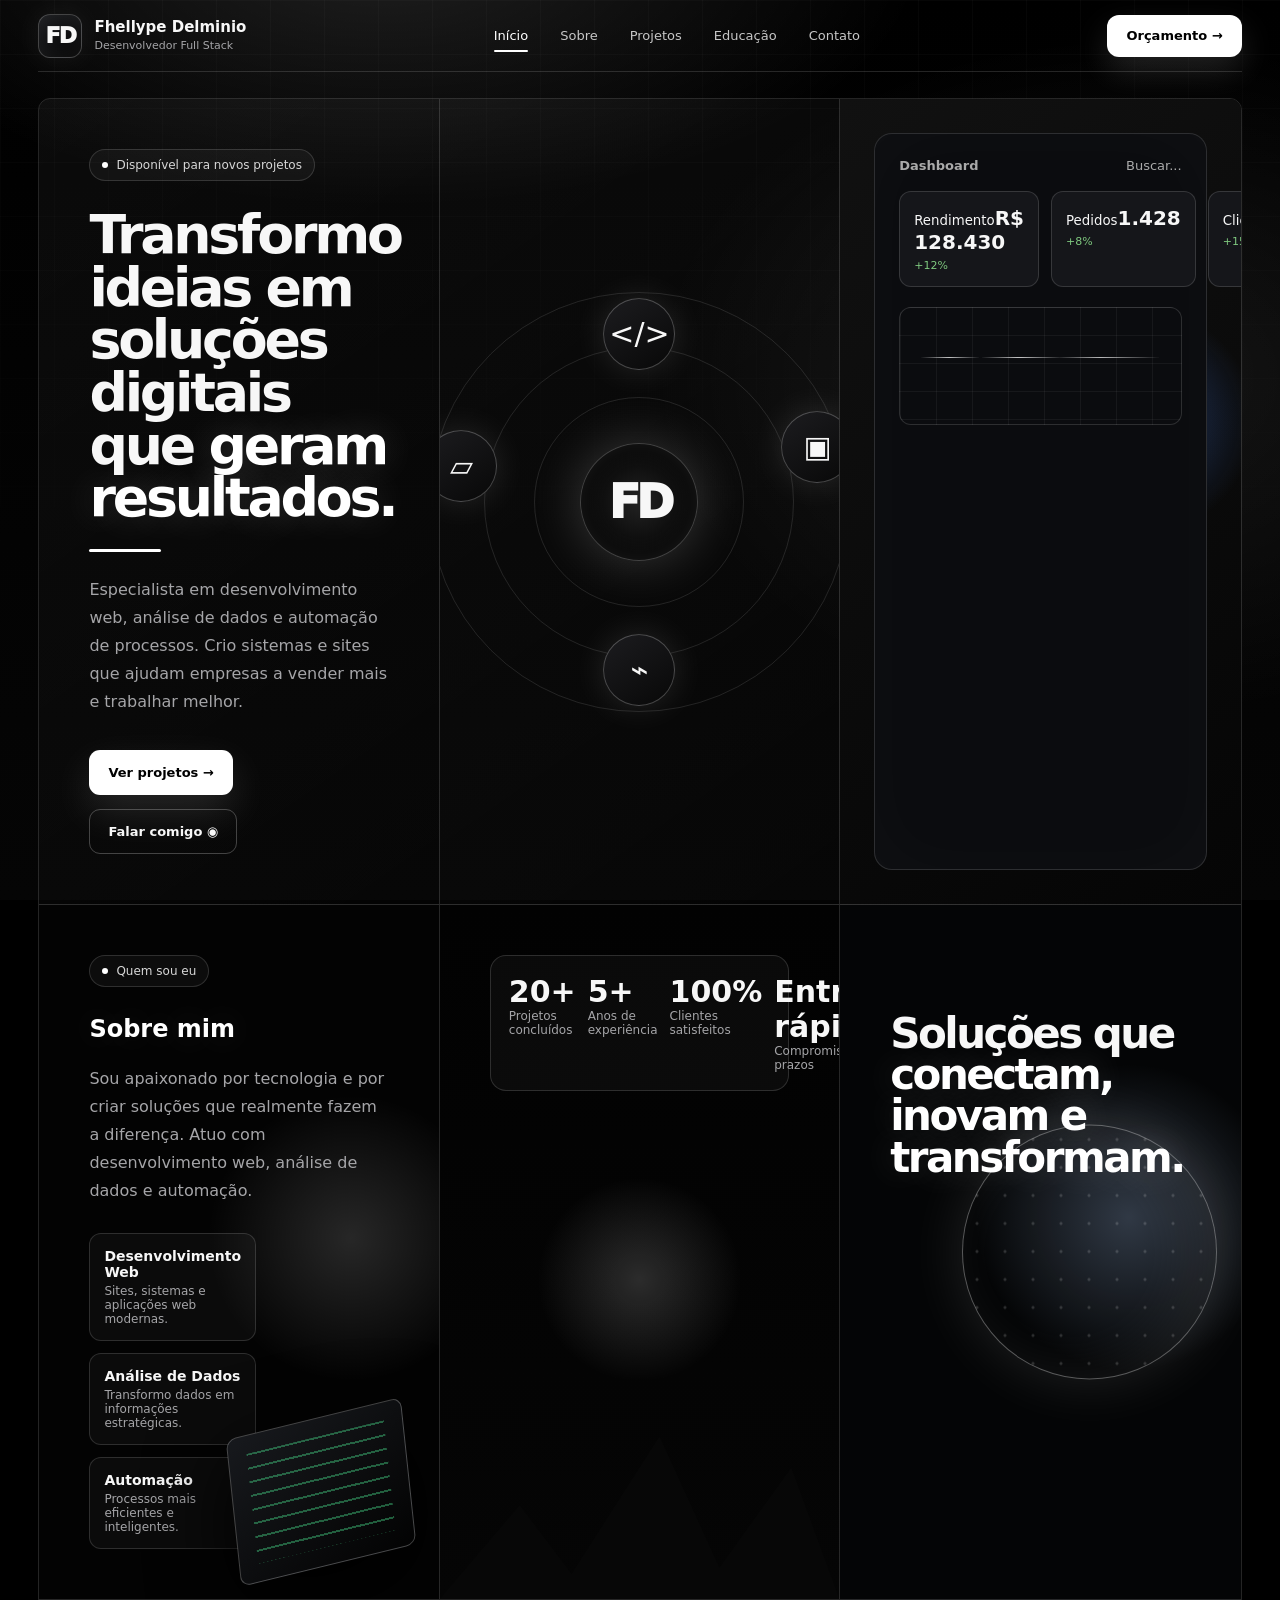
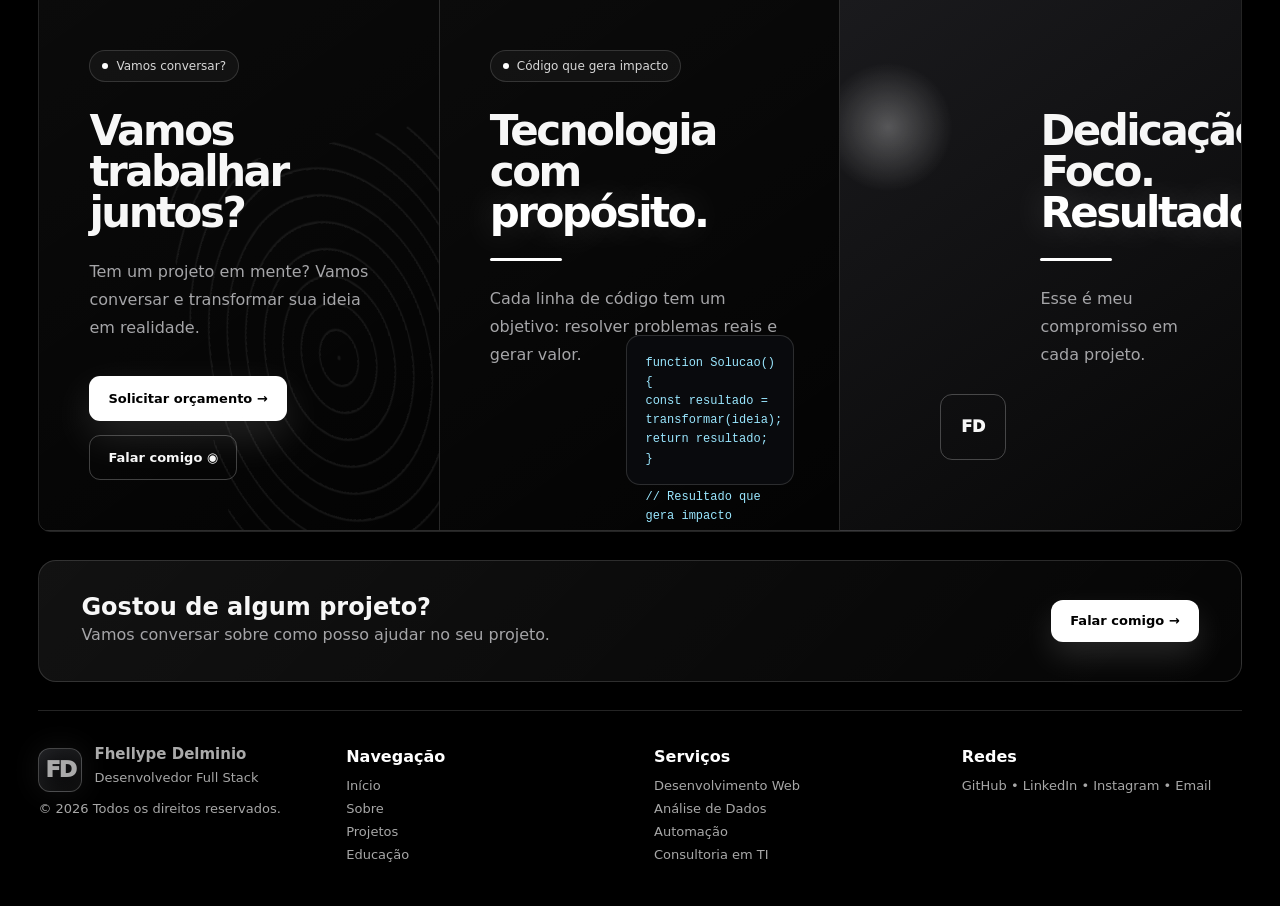
==== commit 7d446ae8: "Add files via upload" ====
--- a/index.html
+++ b/index.html
@@ -1,63 +1,12 @@
-<!DOCTYPE html>
-<html lang="pt-br">
-<head>
-  <meta charset="UTF-8" />
-  <meta name="viewport" content="width=device-width, initial-scale=1.0"/>
-  <title>Fhellype Delminio • Portfólio</title>
-  <link rel="stylesheet" href="style.css"/>
-  <script defer src="app.js"></script>
-</head>
-<body>
-  <div class="container">
-    <header class="topbar">
-      <a class="brand" href="index.html"><div class="brand-badge"></div><div class="brand-text"><h1>Fhellype Delminio</h1><p>Desenvolvedor Full Stack</p></div></a>
-      <nav class="nav"><a href="index.html">Início</a><a href="sobre.html">Sobre</a><a href="projetos.html">Projetos</a><a href="educacao.html">Educação</a><a href="contato.html">Contato</a></nav>
-      <div class="actions"><a class="btn btn-primary" href="contato.html">Orçamento →</a></div>
-    </header>
-
-    <main class="page"><div class="page-inner">
-      <section class="hero">
-        <div class="reveal">
-          <div class="kicker"><span class="dot"></span> Disponível para novos projetos</div>
-          <h1 class="h1">Transformo ideias em soluções digitais que <span class="accent">geram resultados.</span></h1>
-          <p class="p">Especialista em desenvolvimento web, análise de dados e automação de processos. Crio sistemas e sites que ajudam empresas a vender mais e trabalhar melhor.</p>
-          <div class="project-actions"><a class="linkbtn primary" href="projetos.html">Ver projetos →</a><a class="linkbtn" href="contato.html">Falar comigo ◉</a></div>
-        </div>
-        <div class="hero-visual reveal">
-          <div class="orbit">
-            <div class="ring"></div><div class="ring"></div><div class="ring"></div>
-            <div class="fd-center">FD</div>
-            <div class="bubble b1">⌘</div><div class="bubble b2">▣</div><div class="bubble b3">⌁</div><div class="bubble b4">▭</div>
-          </div>
-        </div>
-      </section>
-
-      <section class="stats-card reveal">
-        <div class="stat"><div class="icon">▱</div><div><h3>20+</h3><p>Projetos<br>Concluídos</p></div></div>
-        <div class="stat"><div class="icon">♧</div><div><h3>5+</h3><p>Anos de<br>Experiência</p></div></div>
-        <div class="stat"><div class="icon">☻</div><div><h3>100%</h3><p>Clientes<br>Satisfeitos</p></div></div>
-        <div class="stat"><div class="icon">⌁</div><div><h3>Entrega<br>Rápida</h3><p>Compromisso com<br>prazos</p></div></div>
-      </section>
-
-      <section class="section reveal">
-        <h2 class="section-title big">Sobre mim</h2>
-        <p class="p">Sou apaixonado por tecnologia e por criar soluções que realmente fazem a diferença. Atuo com desenvolvimento web, análise de dados e automação, sempre buscando transformar problemas complexos em soluções simples e eficientes.</p>
-        <div class="grid" style="margin-top:32px">
-          <div class="item"><div class="icon">▱</div><h3>Desenvolvimento Web</h3><p>Sites, sistemas e aplicações web modernas e responsivas.</p></div>
-          <div class="item"><div class="icon">⌁</div><h3>Análise de Dados</h3><p>Transformo dados em informações estratégicas para o seu negócio.</p></div>
-          <div class="item"><div class="icon">♧</div><h3>Automação</h3><p>Automatizo processos e integro ferramentas para mais eficiência.</p></div>
-        </div>
-      </section>
-
-      <section class="cta reveal"><div><h2>Vamos trabalhar juntos?</h2><p>Tem um projeto em mente? Vamos conversar e transformar sua ideia em realidade.</p></div><a class="btn btn-primary" href="contato.html">Solicitar orçamento →</a></section>
-
-      <footer class="footer">
-        <div><a class="brand" href="index.html"><div class="brand-badge"></div><div class="brand-text"><h1>Fhellype Delminio</h1><p>Desenvolvedor Full Stack</p></div></a><p style="margin-top:22px">© 2026 Todos os direitos reservados.</p></div>
-        <div><h4>Navegação</h4><a href="index.html">Início</a><a href="sobre.html">Sobre</a><a href="projetos.html">Projetos</a><a href="educacao.html">Educação</a><a href="contato.html">Contato</a></div>
-        <div><h4>Serviços</h4><a>Desenvolvimento Web</a><a>Análise de Dados</a><a>Automação</a><a>Consultoria em TI</a></div>
-        <div><h4>Redes</h4><div class="socials"><a href="#">⌘</a><a href="#">in</a><a href="#">◎</a><a href="mailto:fhedelminio@gmail.com">✉</a></div></div>
-      </footer>
-    </div></main>
-  </div>
-</body>
-</html>
+<!DOCTYPE html><html lang="pt-br"><head><meta charset="UTF-8"><meta name="viewport" content="width=device-width,initial-scale=1.0"><title>Fhellype Delminio • Portfólio</title><link rel="stylesheet" href="style.css"><script defer src="app.js"></script></head><body><div class="wrap"><header class="topbar"><a class="brand" href="index.html"><div class="logo">FD</div><div><h1>Fhellype Delminio</h1><p>Desenvolvedor Full Stack</p></div></a><nav class="nav"><a href="index.html">Início</a><a href="sobre.html">Sobre</a><a href="projetos.html">Projetos</a><a href="educacao.html">Educação</a><a href="contato.html">Contato</a></nav><a class="budget" href="contato.html">Orçamento →</a></header>
+<main class="grid-home">
+<section class="tile"><span class="eyebrow">Disponível para novos projetos</span><h2 class="hero-title">Transformo ideias em soluções digitais que <b>geram resultados.</b></h2><div class="line-mini"></div><p class="p">Especialista em desenvolvimento web, análise de dados e automação de processos. Crio sistemas e sites que ajudam empresas a vender mais e trabalhar melhor.</p><div class="actions"><a class="btn primary" href="projetos.html">Ver projetos →</a><a class="btn" href="contato.html">Falar comigo ◉</a></div></section>
+<section class="tile"><div class="orbit"><div class="ring r1"></div><div class="ring r2"></div><div class="ring r3"></div><div class="orbit-center">FD</div><div class="bubble b1">&lt;/&gt;</div><div class="bubble b2">▣</div><div class="bubble b3">▱</div><div class="bubble b4">⌁</div></div></section>
+<section class="tile dash"><div class="dash-ui"><div class="dash-top"><b>Dashboard</b><span>Buscar...</span></div><div class="dash-cards"><div class="dash-card"><small>Rendimento</small><strong>R$ 128.430</strong><span>+12%</span></div><div class="dash-card"><small>Pedidos</small><strong>1.428</strong><span>+8%</span></div><div class="dash-card"><small>Clientes</small><strong>892</strong><span>+15%</span></div><div class="dash-card"><small>Conversão</small><strong>3,42%</strong><span>+21%</span></div></div><div class="chart"></div></div></section>
+<section class="tile about-img"><span class="eyebrow">Quem sou eu</span><h2 class="section-head"><span class="white">Sobre mim</span></h2><p class="p">Sou apaixonado por tecnologia e por criar soluções que realmente fazem a diferença. Atuo com desenvolvimento web, análise de dados e automação.</p><div class="service-list"><div class="service"><h3>Desenvolvimento Web</h3><p>Sites, sistemas e aplicações web modernas.</p></div><div class="service"><h3>Análise de Dados</h3><p>Transformo dados em informações estratégicas.</p></div><div class="service"><h3>Automação</h3><p>Processos mais eficientes e inteligentes.</p></div></div><div class="laptop"></div></section>
+<section class="tile stats-scene"><div class="stats-bar"><div class="stat"><h3>20+</h3><p>Projetos concluídos</p></div><div class="stat"><h3>5+</h3><p>Anos de experiência</p></div><div class="stat"><h3>100%</h3><p>Clientes satisfeitos</p></div><div class="stat"><h3>Entrega rápida</h3><p>Compromisso com prazos</p></div></div><div class="mountain"></div></section>
+<section class="tile globe"><h2 class="hero-title" style="font-size:42px;margin-top:58px">Soluções que <b>conectam, inovam e transformam.</b></h2><div class="globe-ball"></div></section>
+<section class="tile wave"><span class="eyebrow">Vamos conversar?</span><h2 class="hero-title" style="font-size:42px">Vamos trabalhar juntos?</h2><p class="p">Tem um projeto em mente? Vamos conversar e transformar sua ideia em realidade.</p><div class="actions"><a class="btn primary" href="contato.html">Solicitar orçamento →</a><a class="btn" href="contato.html">Falar comigo ◉</a></div></section>
+<section class="tile"><span class="eyebrow">Código que gera impacto</span><h2 class="hero-title" style="font-size:42px">Tecnologia com <b>propósito.</b></h2><div class="line-mini"></div><p class="p">Cada linha de código tem um objetivo: resolver problemas reais e gerar valor.</p><div class="code-card">function Solucao(){<br> const resultado = transformar(ideia);<br> return resultado;<br>}<br><br>// Resultado que gera impacto</div></section>
+<section class="tile desk"><h2 class="hero-title" style="font-size:42px;margin-left:50%;margin-top:60px">Dedicação.<br>Foco.<br><b>Resultados.</b></h2><div class="line-mini" style="margin-left:50%"></div><p class="p" style="margin-left:50%;max-width:260px">Esse é meu compromisso em cada projeto.</p></section>
+</main><section class="cta-full"><div><h2>Gostou de algum projeto?</h2><p class="p">Vamos conversar sobre como posso ajudar no seu projeto.</p></div><a class="budget" href="contato.html">Falar comigo →</a></section><footer class="footer"><div><div class="brand"><div class="logo">FD</div><div><h1>Fhellype Delminio</h1><p>Desenvolvedor Full Stack</p></div></div><p>© <span data-year></span> Todos os direitos reservados.</p></div><div><h4>Navegação</h4><a href="index.html">Início</a><a href="sobre.html">Sobre</a><a href="projetos.html">Projetos</a><a href="educacao.html">Educação</a></div><div><h4>Serviços</h4><p>Desenvolvimento Web</p><p>Análise de Dados</p><p>Automação</p><p>Consultoria em TI</p></div><div><h4>Redes</h4><p>GitHub • LinkedIn • Instagram • Email</p></div></footer></div></body></html>
--- a/style.css
+++ b/style.css
@@ -1,37 +1,3 @@
-:root{
-  --bg:#020202;
-  --panel:#070707;
-  --card:#101113;
-  --card2:#151619;
-  --text:#f6f6f6;
-  --muted:#a8a8a8;
-  --muted2:#727272;
-  --line:rgba(255,255,255,.13);
-  --line2:rgba(255,255,255,.23);
-  --white:#ffffff;
-  --black:#000000;
-  --radius:22px;
-  --shadow:0 30px 90px rgba(0,0,0,.72);
-}
-*{box-sizing:border-box;margin:0;padding:0}
-html{scroll-behavior:smooth}
-body{
-  min-height:100vh;
-  font-family:Inter, ui-sans-serif, system-ui, -apple-system, BlinkMacSystemFont, "Segoe UI", Arial, sans-serif;
-  color:var(--text);
-  background:
-    radial-gradient(900px 520px at 88% 18%, rgba(255,255,255,.07), transparent 60%),
-    radial-gradient(760px 460px at 18% 5%, rgba(255,255,255,.08), transparent 64%),
-    linear-gradient(180deg,#000,#030303 46%,#000);
-  overflow-x:hidden;
-}
-body:before{
-  content:"";position:fixed;inset:0;pointer-events:none;opacity:.38;
-  background-image:linear-gradient(rgba(255,255,255,.035) 1px,transparent 1px),linear-gradient(90deg,rgba(255,255,255,.035) 1px,transparent 1px);
-  background-size:74px 74px;
-  mask-image:radial-gradient(circle at 50% 0%,#000,transparent 72%);
-}
-a{color:inherit;text-decoration:none}.container{width:min(1280px,94vw);margin:0 auto;position:relative;z-index:1}.topbar{height:72px;display:flex;align-items:center;justify-content:space-between;gap:24px;border-bottom:1px solid var(--line);background:rgba(0,0,0,.76);backdrop-filter:blur(18px);position:sticky;top:0;z-index:20}.brand{display:flex;align-items:center;gap:12px;min-width:250px}.brand-badge{width:45px;height:45px;border-radius:12px;border:1px solid var(--line2);display:grid;place-items:center;font-size:23px;font-weight:900;letter-spacing:-.08em;background:linear-gradient(145deg,rgba(255,255,255,.09),rgba(255,255,255,.015));box-shadow:inset 0 0 25px rgba(255,255,255,.04)}.brand-badge:before{content:"FD"}.brand-text h1{font-size:14px;line-height:1.1;font-weight:900}.brand-text p{font-size:11px;margin-top:3px;color:var(--muted)}.nav{display:flex;align-items:center;gap:30px}.nav a{font-size:12px;color:#d6d6d6;position:relative;padding:27px 0;font-weight:600;transition:.25s}.nav a:after{content:"";position:absolute;left:50%;bottom:18px;width:0;height:2px;background:#fff;border-radius:99px;transform:translateX(-50%);transition:.25s}.nav a:hover,.nav a.active{color:#fff}.nav a:hover:after,.nav a.active:after{width:34px}.actions{display:flex;gap:10px;align-items:center}.btn,.linkbtn{display:inline-flex;align-items:center;justify-content:center;gap:9px;border-radius:10px;border:1px solid var(--line2);background:rgba(255,255,255,.04);color:#fff;padding:12px 18px;font-weight:850;font-size:12px;transition:.24s;cursor:pointer}.btn:hover,.linkbtn:hover{transform:translateY(-2px);border-color:#fff;background:#fff;color:#000;box-shadow:0 12px 35px rgba(255,255,255,.16)}.btn-primary,.linkbtn.primary{background:#fff;color:#000;border-color:#fff;box-shadow:0 10px 32px rgba(255,255,255,.14)}.btn-primary:hover,.linkbtn.primary:hover{background:#e8e8e8;color:#000}.page{min-height:calc(100vh - 72px)}.page-inner{opacity:0;transform:translateY(12px);transition:.55s ease}.page-inner.show{opacity:1;transform:translateY(0)}.hero{display:grid;grid-template-columns:1.02fr .98fr;gap:58px;align-items:center;padding:110px 36px 70px}.kicker{display:inline-flex;align-items:center;gap:9px;border:1px solid var(--line);border-radius:999px;background:rgba(255,255,255,.035);padding:8px 14px;color:#d7d7d7;font-size:12px;font-weight:700;margin-bottom:35px}.dot{width:7px;height:7px;border-radius:50%;background:#fff;box-shadow:0 0 18px rgba(255,255,255,.8)}.h1{font-size:clamp(48px,6.4vw,82px);line-height:.98;letter-spacing:-.075em;font-weight:950;margin-bottom:22px;text-wrap:balance}.h1 .accent{display:inline;color:#fff;text-shadow:0 0 32px rgba(255,255,255,.22)}.h1:after,.section-title.big:after{content:"";display:block;width:185px;height:2px;background:linear-gradient(90deg,#fff,transparent);margin-top:18px;border-radius:99px}.p{color:var(--muted);font-size:17px;line-height:1.7;max-width:680px}.project-actions{display:flex;align-items:center;gap:14px;flex-wrap:wrap;margin-top:28px}.hero-visual{min-height:520px;display:grid;place-items:center;position:relative}.orbit{width:min(480px,82vw);height:min(480px,82vw);position:relative;display:grid;place-items:center}.ring{position:absolute;border:1px solid rgba(255,255,255,.1);border-radius:50%;inset:0;animation:spin 24s linear infinite}.ring:nth-child(2){inset:55px;animation-duration:19s;animation-direction:reverse}.ring:nth-child(3){inset:110px;animation-duration:15s}.fd-center{width:142px;height:142px;border-radius:50%;display:grid;place-items:center;border:1px solid var(--line2);background:radial-gradient(circle,#222 0%,#090909 56%,#000 100%);box-shadow:0 0 35px rgba(255,255,255,.18), inset 0 0 25px rgba(255,255,255,.05);font-size:43px;font-weight:950;letter-spacing:-.09em}.bubble{position:absolute;width:72px;height:72px;border-radius:50%;display:grid;place-items:center;border:1px solid var(--line2);background:radial-gradient(circle at 35% 25%,rgba(255,255,255,.27),rgba(255,255,255,.05) 48%,rgba(0,0,0,.55));box-shadow:0 18px 35px rgba(0,0,0,.45), inset 0 0 20px rgba(255,255,255,.05);font-size:26px}.b1{top:10px;left:50%;transform:translateX(-50%)}.b2{right:10px;top:32%}.b3{bottom:22px;left:47%}.b4{left:10px;top:40%}@keyframes spin{to{transform:rotate(360deg)}}.stats-card{margin:0 30px 70px;border:1px solid var(--line);border-radius:14px;background:linear-gradient(90deg,rgba(255,255,255,.045),rgba(255,255,255,.018));display:grid;grid-template-columns:repeat(4,1fr);padding:34px 24px;gap:18px}.stat{display:flex;align-items:center;gap:18px}.icon{width:54px;height:54px;border-radius:50%;border:1px solid var(--line);background:rgba(255,255,255,.045);display:grid;place-items:center;font-size:24px}.stat h3{font-size:28px;line-height:1;font-weight:950}.stat p{margin-top:8px;color:var(--muted);font-size:13px;line-height:1.35}.section{padding:50px 30px}.section-head{display:flex;align-items:end;justify-content:space-between;gap:20px;margin-bottom:28px}.eyebrow{font-size:13px;color:var(--muted);margin-bottom:8px}.section-title{font-size:38px;letter-spacing:-.055em;line-height:1.05;font-weight:950}.section-title.big{font-size:44px}.grid{display:grid;grid-template-columns:repeat(3,1fr);gap:22px}.item,.project-card,.contact-card{border:1px solid var(--line);background:linear-gradient(145deg,rgba(255,255,255,.055),rgba(255,255,255,.02));border-radius:14px;transition:.25s}.item{padding:26px}.item:hover,.project-card:hover,.contact-card:hover{transform:translateY(-6px);border-color:var(--line2);box-shadow:0 22px 55px rgba(0,0,0,.38)}.item h3{font-size:18px;margin:14px 0 9px}.item p,.small{font-size:14px;line-height:1.6;color:var(--muted)}.projects-grid{display:grid;grid-template-columns:repeat(3,1fr);gap:22px}.project-card{overflow:hidden}.thumb{height:188px;overflow:hidden;border-bottom:1px solid var(--line);background:#111}.thumb img{width:100%;height:100%;object-fit:cover;display:block;filter:saturate(.85) contrast(1.05)}.project-body{padding:18px}.project-card h3{font-size:18px;margin-bottom:8px}.project-card p{font-size:14px;color:var(--muted);line-height:1.55;min-height:66px}.tag-row{display:flex;gap:7px;flex-wrap:wrap;margin:13px 0}.tag{font-size:11px;color:#fff;background:rgba(255,255,255,.06);border:1px solid var(--line);border-radius:7px;padding:6px 8px;font-weight:750}.filters{display:flex;gap:12px;flex-wrap:wrap}.filter{padding:10px 18px;border-radius:8px;border:1px solid var(--line);background:rgba(255,255,255,.04);color:#fff;font-size:12px;font-weight:800}.filter.active{background:#fff;color:#000;border-color:#fff}.cta{margin:30px;border:1px solid var(--line);border-radius:14px;background:linear-gradient(90deg,rgba(255,255,255,.055),rgba(255,255,255,.02));padding:30px;display:flex;align-items:center;justify-content:space-between;gap:28px}.cta h2{font-size:26px;letter-spacing:-.035em}.cta p{font-size:13px;color:var(--muted);margin-top:6px}.footer{border-top:1px solid rgba(255,255,255,.08);margin:40px 30px 0;padding:34px 0 48px;display:grid;grid-template-columns:1.4fr .7fr .7fr .7fr;gap:30px;color:var(--muted);font-size:13px}.footer h4{color:#fff;margin-bottom:14px}.footer a{display:block;margin:8px 0;color:var(--muted)}.socials{display:flex;gap:10px}.socials a{width:38px;height:38px;border:1px solid var(--line);border-radius:10px;display:grid;place-items:center;margin:0;color:#fff}.education-grid{display:grid;grid-template-columns:repeat(3,1fr);gap:22px}.edu-card{min-height:155px;border:1px solid var(--line);border-radius:14px;background:linear-gradient(145deg,rgba(255,255,255,.055),rgba(255,255,255,.02));padding:24px;display:flex;align-items:center;gap:22px;transition:.25s}.edu-card:hover{transform:translateY(-6px);border-color:var(--line2)}.edu-icon{width:64px;height:64px;min-width:64px;border-radius:50%;border:1px solid var(--line);display:grid;place-items:center;font-size:28px;background:rgba(255,255,255,.035)}.edu-card h3{font-size:17px;margin-bottom:8px}.edu-card h3:after{content:"";display:block;width:45px;height:3px;background:#fff;border-radius:99px;margin:10px 0 0}.edu-card p{color:var(--muted);font-size:14px;line-height:1.55}.contact-box{display:grid;grid-template-columns:1.1fr .9fr;gap:22px}.contact-card{padding:24px}.contact-line{display:flex;align-items:center;justify-content:space-between;gap:15px;border:1px solid var(--line);border-radius:14px;background:rgba(255,255,255,.035);padding:18px;margin-bottom:14px}.contact-line span{color:var(--muted);font-size:13px}.reveal{opacity:0;transform:translateY(16px);transition:.65s ease}.reveal.visible{opacity:1;transform:translateY(0)}
-@media(max-width:1050px){.topbar{height:auto;padding:14px 0;flex-direction:column;align-items:flex-start}.nav{gap:16px;flex-wrap:wrap}.nav a{padding:6px 0}.nav a:after{bottom:0}.hero{grid-template-columns:1fr;padding-top:60px}.hero-visual{min-height:400px}.stats-card,.grid,.projects-grid,.education-grid,.footer,.contact-box{grid-template-columns:1fr 1fr}.cta{flex-direction:column;align-items:flex-start}.brand{min-width:auto}}
-@media(max-width:680px){.container{width:min(100% - 24px,1280px)}.hero{padding:48px 0 35px}.h1{font-size:42px}.p{font-size:15px}.hero-visual{display:none}.stats-card{margin:0 0 32px;grid-template-columns:1fr;padding:22px}.section{padding:34px 0}.section-head{display:block}.filters{margin-top:18px}.grid,.projects-grid,.education-grid,.footer,.contact-box{grid-template-columns:1fr}.cta{margin:30px 0}.footer{margin-left:0;margin-right:0}.actions{width:100%;flex-wrap:wrap}.btn{flex:1}.brand-badge{width:42px;height:42px}.edu-card{align-items:flex-start;flex-direction:column}.thumb{height:165px}}
-@media print{.topbar,.actions,.filters{display:none!important}body{background:#fff;color:#000}.container{width:100%}.project-card,.item,.edu-card,.contact-card,.cta{break-inside:avoid;border:1px solid #ddd}.p,.small,.item p,.edu-card p,.project-card p{color:#222}.page-inner{opacity:1;transform:none}}
+:root{--bg:#020202;--panel:#080808;--card:#101113;--card2:#151518;--txt:#f7f7f7;--muted:#a5a5a8;--line:rgba(255,255,255,.14);--line2:rgba(255,255,255,.24);--white:#fff;--radius:24px;--shadow:0 24px 90px rgba(0,0,0,.65)}
+*{box-sizing:border-box;margin:0;padding:0}html{scroll-behavior:smooth}body{min-height:100vh;background:#000;color:var(--txt);font-family:Inter,ui-sans-serif,system-ui,-apple-system,Segoe UI,Roboto,Arial,sans-serif;overflow-x:hidden}body:before{content:"";position:fixed;inset:0;background:radial-gradient(900px 420px at 30% -5%,rgba(255,255,255,.12),transparent 60%),radial-gradient(720px 520px at 88% 42%,rgba(255,255,255,.08),transparent 66%),linear-gradient(#000,#050505);pointer-events:none}body:after{content:"";position:fixed;inset:0;background-image:linear-gradient(rgba(255,255,255,.022) 1px,transparent 1px),linear-gradient(90deg,rgba(255,255,255,.022) 1px,transparent 1px);background-size:54px 54px;mask-image:linear-gradient(to bottom,#000,transparent 75%);pointer-events:none}a{color:inherit;text-decoration:none}.wrap{width:min(1400px,94vw);margin:0 auto;position:relative;z-index:1}.topbar{height:72px;display:flex;align-items:center;justify-content:space-between;border-bottom:1px solid var(--line);gap:24px}.brand{display:flex;align-items:center;gap:12px}.logo{width:44px;height:44px;border:1px solid var(--line2);border-radius:12px;display:grid;place-items:center;font-size:22px;font-weight:950;letter-spacing:-.08em;background:linear-gradient(145deg,#18191c,#050505);box-shadow:inset 0 0 22px rgba(255,255,255,.06),0 0 30px rgba(255,255,255,.07)}.brand h1{font-size:15px;line-height:1}.brand p{font-size:11px;color:var(--muted);margin-top:4px}.nav{display:flex;align-items:center;gap:32px}.nav a{font-size:13px;color:#c7c7c7;position:relative;padding:27px 0;transition:.2s}.nav a:hover,.nav a.active{color:#fff}.nav a.active:after,.nav a:hover:after{content:"";position:absolute;left:0;right:0;bottom:18px;height:2px;background:#fff;border-radius:9px}.budget{height:42px;padding:0 18px;border-radius:12px;border:1px solid var(--line2);background:#fff;color:#000;font-weight:850;display:inline-flex;align-items:center;gap:10px;font-size:13px;box-shadow:0 14px 32px rgba(255,255,255,.13);transition:.25s}.budget:hover{transform:translateY(-2px)}.ghost{background:#080808;color:#fff}.grid-home{display:grid;grid-template-columns:1fr 1fr 1fr;margin-top:26px;border:1px solid var(--line);border-radius:12px;overflow:hidden}.tile{min-height:320px;border-right:1px solid var(--line);border-bottom:1px solid var(--line);background:linear-gradient(145deg,rgba(255,255,255,.045),rgba(255,255,255,.012));position:relative;overflow:hidden;padding:50px}.tile:nth-child(3n){border-right:none}.tile.large{grid-row:span 1}.eyebrow{display:inline-flex;align-items:center;gap:8px;border:1px solid var(--line);background:rgba(255,255,255,.04);border-radius:999px;padding:8px 12px;color:#d7d7d7;font-size:12px;margin-bottom:28px}.eyebrow:before{content:"";width:6px;height:6px;border-radius:99px;background:#fff}.hero-title{font-size:clamp(38px,4.2vw,64px);line-height:.98;letter-spacing:-.06em;margin-bottom:24px}.hero-title b,.white{color:#fff;text-shadow:0 0 36px rgba(255,255,255,.18)}.line-mini{width:72px;height:3px;border-radius:99px;background:#fff;margin:0 0 24px}.p{color:var(--muted);font-size:16px;line-height:1.75}.actions{display:flex;gap:14px;flex-wrap:wrap;margin-top:34px}.btn{height:45px;padding:0 18px;border-radius:11px;border:1px solid var(--line2);font-weight:850;font-size:13px;display:inline-flex;align-items:center;justify-content:center;gap:10px;transition:.25s}.btn.primary{background:#fff;color:#000;box-shadow:0 16px 40px rgba(255,255,255,.13)}.btn:hover{transform:translateY(-2px);border-color:#fff}.orbit{position:absolute;inset:0;display:grid;place-items:center}.orbit-center{width:118px;height:118px;border-radius:999px;border:1px solid var(--line2);display:grid;place-items:center;font-size:46px;font-weight:950;letter-spacing:-.09em;background:radial-gradient(circle,#222 0,#070707 62%);box-shadow:0 0 55px rgba(255,255,255,.2),inset 0 0 30px rgba(255,255,255,.08);z-index:2}.ring{position:absolute;border:1px solid rgba(255,255,255,.11);border-radius:999px}.r1{width:210px;height:210px}.r2{width:310px;height:310px}.r3{width:420px;height:420px}.bubble{position:absolute;width:72px;height:72px;border-radius:99px;border:1px solid var(--line2);background:linear-gradient(145deg,#1c1c1f,#080808);display:grid;place-items:center;font-size:30px;box-shadow:0 0 35px rgba(255,255,255,.12)}.b1{transform:translate(0,-168px)}.b2{transform:translate(178px,-55px)}.b3{transform:translate(-178px,-36px)}.b4{transform:translate(0,168px)}.projects-tile{grid-column:span 1}.section-head{margin-bottom:22px}.section-head small{color:var(--muted)}.section-head h2{font-size:36px;letter-spacing:-.05em}.filter{display:flex;gap:10px;position:absolute;right:28px;top:82px}.pill{border:1px solid var(--line);border-radius:9px;padding:8px 14px;font-size:12px;background:#090909;color:#e7e7e7}.pill.active{background:#fff;color:#000}.project-grid{display:grid;grid-template-columns:repeat(3,1fr);gap:14px}.project-card{border:1px solid var(--line);border-radius:13px;overflow:hidden;background:#090909}.shot{height:110px;background:linear-gradient(135deg,#17181d,#050505);position:relative}.shot:before{content:"";position:absolute;inset:16px;border-radius:8px;border:1px solid rgba(255,255,255,.1);background:linear-gradient(90deg,rgba(255,255,255,.08),transparent)}.shot.crypto{background:radial-gradient(circle at 70% 20%,#e0a60055,transparent 28%),#0d111b}.shot.law{background:linear-gradient(0deg,#fff 0 28%,transparent 28%),linear-gradient(135deg,#c9a57d,#5d4634)}.shot.med{background:linear-gradient(135deg,#e8f2ff,#4e9cff)}.shot.op{background:radial-gradient(circle at 55% 45%,#e08c30,transparent 20%),linear-gradient(135deg,#07182b,#20100c)}.shot.sales{background:linear-gradient(135deg,#0d1526,#111)}.project-body{padding:14px}.project-body h3{font-size:15px}.project-body p{font-size:12px;color:var(--muted);line-height:1.45;margin:7px 0 10px}.tags{display:flex;gap:6px;flex-wrap:wrap}.tags span{font-size:10px;padding:5px 7px;background:#151515;border:1px solid var(--line);border-radius:6px}.project-actions{display:flex;gap:8px;margin-top:12px}.mini-btn{height:30px;padding:0 10px;border-radius:7px;background:#fff;color:#000;font-size:11px;font-weight:850}.mini-btn.dark{background:#0d0d0d;color:#fff;border:1px solid var(--line2)}.dash{padding:34px;background:radial-gradient(circle at 75% 40%,rgba(75,135,255,.35),transparent 20%),linear-gradient(145deg,#111,#050505)}.dash-ui{height:100%;min-height:265px;border:1px solid var(--line);border-radius:18px;background:#0b0c0f;padding:24px;box-shadow:inset 0 0 80px rgba(255,255,255,.025)}.dash-top{display:flex;justify-content:space-between;color:#aaa;font-size:13px;margin-bottom:18px}.dash-cards{display:grid;grid-template-columns:repeat(4,1fr);gap:12px;margin-bottom:20px}.dash-card{background:#15161a;border-radius:12px;border:1px solid var(--line);padding:14px}.dash-card strong{font-size:20px}.dash-card span{display:block;color:#7fc97f;font-size:11px;margin-top:5px}.chart{height:118px;border:1px solid var(--line);border-radius:12px;background:linear-gradient(to top,rgba(255,255,255,.05) 1px,transparent 1px),linear-gradient(90deg,rgba(255,255,255,.05) 1px,transparent 1px);background-size:36px 28px;position:relative}.chart:after{content:"";position:absolute;left:20px;right:20px;top:42%;height:2px;background:#fff;clip-path:polygon(0 70%,12% 30%,25% 65%,42% 22%,58% 50%,75% 18%,100% 42%)}.about-img{background:radial-gradient(circle at 78% 48%,rgba(255,255,255,.14),transparent 30%),#030303}.laptop{position:absolute;right:30px;bottom:32px;width:44%;height:150px;border:1px solid var(--line2);border-radius:10px;background:linear-gradient(145deg,#17191d,#030303);transform:skewY(-8deg) rotate(-6deg);box-shadow:0 28px 80px #000}.laptop:before{content:"";position:absolute;inset:18px;background:repeating-linear-gradient(180deg,#51ff9f 0 2px,transparent 2px 14px);opacity:.35}.service-list{margin-top:28px;display:grid;gap:12px;width:48%}.service{border:1px solid var(--line);border-radius:12px;padding:14px;background:rgba(255,255,255,.035)}.service h3{font-size:14px}.service p{font-size:12px;color:var(--muted);margin-top:4px}.stats-scene{background:radial-gradient(circle at 50% 54%,rgba(255,255,255,.16),transparent 24%),linear-gradient(#020202,#050505)}.stats-bar{display:grid;grid-template-columns:repeat(4,1fr);gap:12px;border:1px solid var(--line);border-radius:16px;padding:18px;background:rgba(255,255,255,.035);position:relative;z-index:2}.stat h3{font-size:30px}.stat p{font-size:12px;color:var(--muted)}.mountain{position:absolute;left:0;right:0;bottom:0;height:45%;background:linear-gradient(145deg,transparent 30%,#1b1b1d 31% 40%,#070707 41%);clip-path:polygon(0 100%,20% 70%,33% 92%,55% 48%,70% 90%,88% 58%,100% 100%)}.globe{background:radial-gradient(circle at 72% 45%,rgba(180,210,255,.25),transparent 32%),#040506}.globe-ball{position:absolute;right:24px;top:50%;transform:translateY(-50%);width:255px;height:255px;border-radius:999px;border:1px solid rgba(255,255,255,.34);box-shadow:inset -20px 0 60px rgba(255,255,255,.08),0 0 60px rgba(255,255,255,.12);background:radial-gradient(circle,rgba(255,255,255,.16) 1px,transparent 2px);background-size:28px 28px}.wave:after{content:"";position:absolute;right:-40px;bottom:-40px;width:70%;height:80%;background:repeating-radial-gradient(ellipse at center,rgba(255,255,255,.2) 0 1px,transparent 2px 18px);filter:blur(.2px);opacity:.35;transform:rotate(-12deg)}.code-card{position:absolute;right:45px;bottom:45px;width:42%;height:150px;border:1px solid var(--line);border-radius:14px;background:#090a0d;padding:18px;color:#9ae7ff;font-family:monospace;font-size:12px;line-height:1.6}.desk{background:radial-gradient(circle at 12% 24%,rgba(255,255,255,.28),transparent 12%),linear-gradient(145deg,#1a1a1d,#070707)}.desk:before{content:"FD";position:absolute;left:25%;bottom:70px;width:64px;height:64px;border-radius:12px;border:1px solid var(--line2);display:grid;place-items:center;font-weight:950}.edu-grid{display:grid;grid-template-columns:repeat(3,1fr);gap:16px}.edu-card{border:1px solid var(--line);border-radius:14px;background:linear-gradient(145deg,rgba(255,255,255,.055),rgba(255,255,255,.018));padding:24px;min-height:150px}.edu-card .icon{width:52px;height:52px;border-radius:50%;border:1px solid var(--line2);display:grid;place-items:center;font-size:24px;margin-bottom:18px}.edu-card h3{font-size:15px}.edu-card p{color:var(--muted);font-size:13px;line-height:1.5;margin-top:8px}.cta-full{margin:28px 0;border:1px solid var(--line);border-radius:18px;padding:32px 42px;display:flex;align-items:center;justify-content:space-between;background:linear-gradient(135deg,rgba(255,255,255,.07),rgba(255,255,255,.02))}.footer{border-top:1px solid var(--line);padding:36px 0;color:#aaa;display:grid;grid-template-columns:1fr 1fr 1fr 1fr;gap:28px}.footer h4{color:#fff;margin-bottom:12px}.footer a,.footer p{display:block;color:#a7a7a7;font-size:13px;margin:8px 0}.page-main{padding:54px 12px}.page-title{font-size:48px;letter-spacing:-.06em}.page-sub{max-width:620px;color:var(--muted);line-height:1.7;margin:12px 0 28px}.full-projects{grid-template-columns:repeat(3,1fr)}
+@media(max-width:1150px){.grid-home{grid-template-columns:1fr}.tile,.tile:nth-child(3n){border-right:none}.project-grid,.full-projects,.edu-grid{grid-template-columns:1fr 1fr}.filter{position:static;margin-bottom:18px}.service-list{width:100%}.laptop{opacity:.25}.code-card{position:relative;right:auto;bottom:auto;width:100%;margin-top:24px}.footer{grid-template-columns:1fr 1fr}.cta-full{flex-direction:column;align-items:flex-start;gap:18px}}@media(max-width:720px){.wrap{width:min(100%,92vw)}.topbar{height:auto;padding:16px 0;flex-direction:column;align-items:flex-start}.nav{gap:14px;flex-wrap:wrap}.nav a{padding:4px 0}.nav a:after{display:none}.tile{padding:28px;min-height:300px}.hero-title{font-size:39px}.project-grid,.full-projects,.edu-grid,.dash-cards,.stats-bar{grid-template-columns:1fr}.globe-ball{opacity:.35}.footer{grid-template-columns:1fr}.orbit-center{width:95px;height:95px}.r2{width:235px;height:235px}.r3{width:310px;height:310px}.bubble{width:56px;height:56px}.b1{transform:translate(0,-130px)}.b2{transform:translate(125px,-40px)}.b3{transform:translate(-125px,-30px)}.b4{transform:translate(0,130px)}}
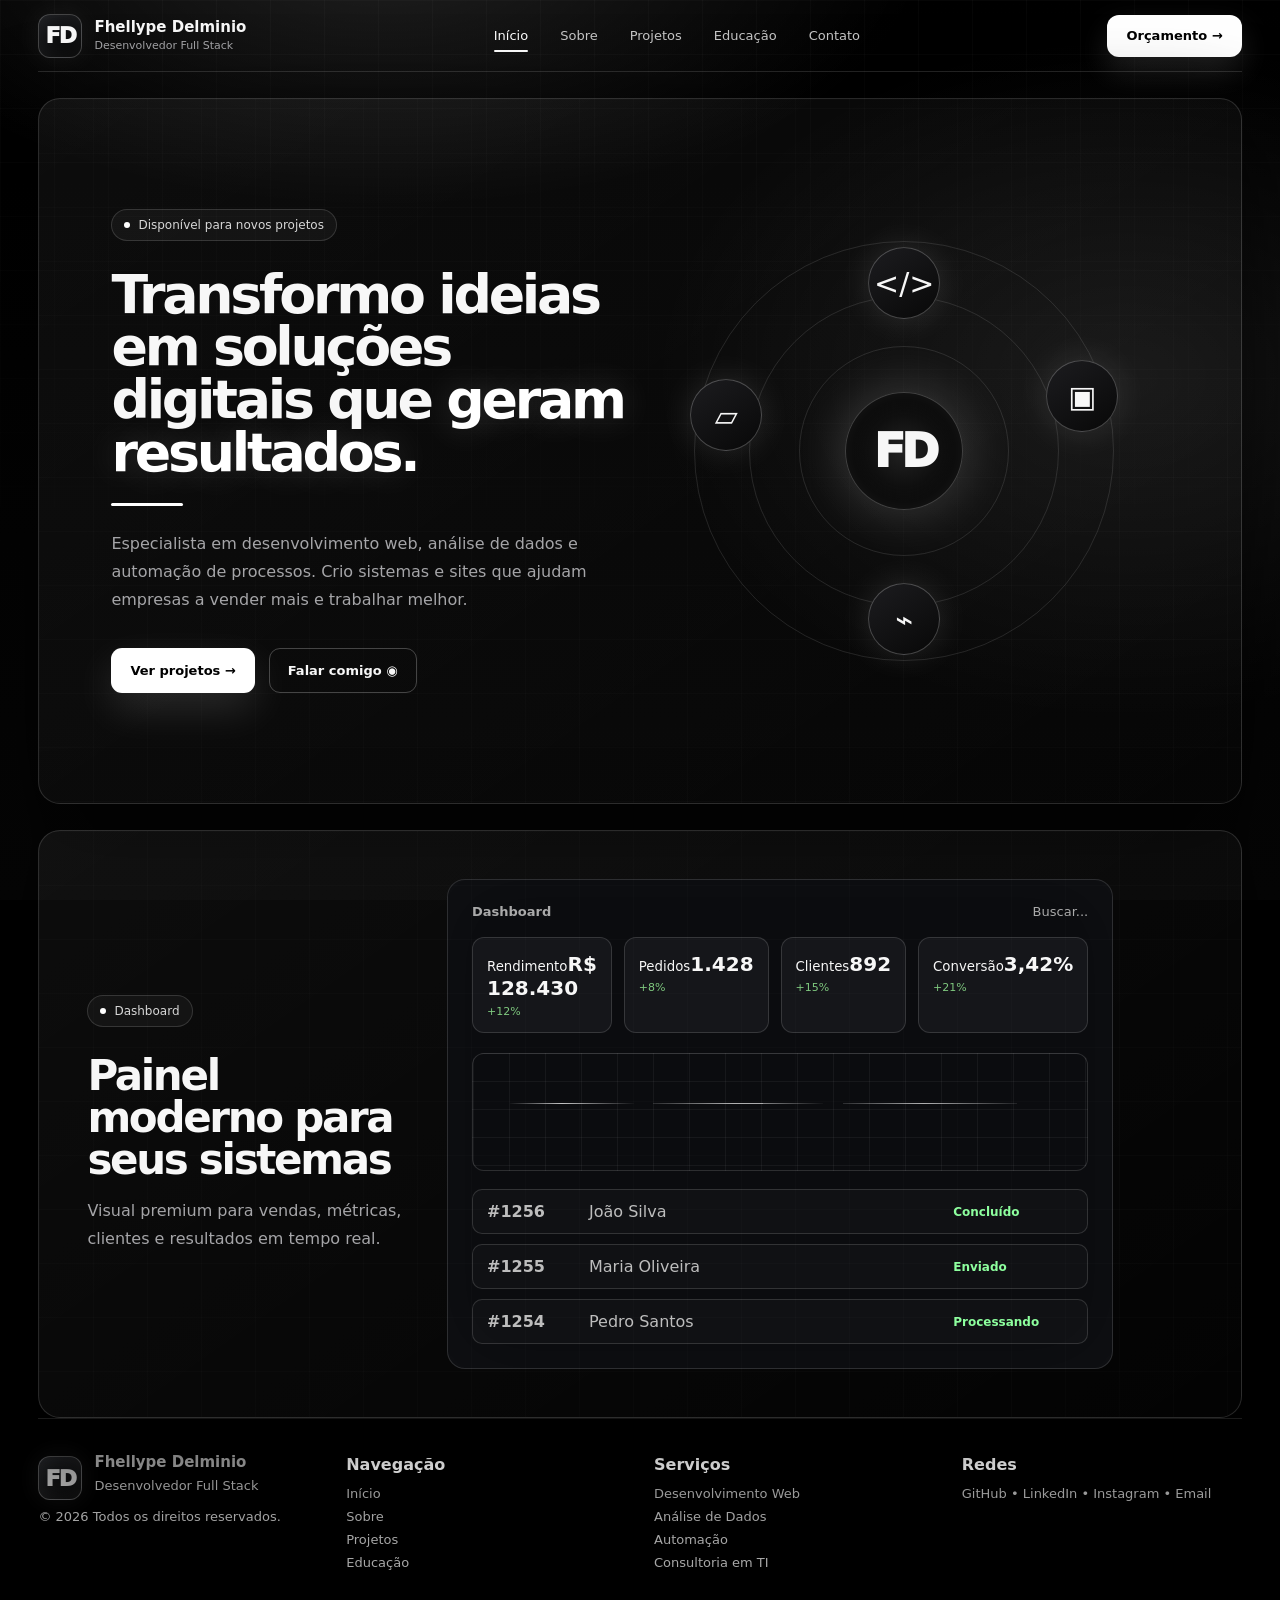
==== commit ca0f7b5a: "Add files via upload" ====
--- a/index.html
+++ b/index.html
@@ -1,12 +1,9 @@
-<!DOCTYPE html><html lang="pt-br"><head><meta charset="UTF-8"><meta name="viewport" content="width=device-width,initial-scale=1.0"><title>Fhellype Delminio • Portfólio</title><link rel="stylesheet" href="style.css"><script defer src="app.js"></script></head><body><div class="wrap"><header class="topbar"><a class="brand" href="index.html"><div class="logo">FD</div><div><h1>Fhellype Delminio</h1><p>Desenvolvedor Full Stack</p></div></a><nav class="nav"><a href="index.html">Início</a><a href="sobre.html">Sobre</a><a href="projetos.html">Projetos</a><a href="educacao.html">Educação</a><a href="contato.html">Contato</a></nav><a class="budget" href="contato.html">Orçamento →</a></header>
-<main class="grid-home">
-<section class="tile"><span class="eyebrow">Disponível para novos projetos</span><h2 class="hero-title">Transformo ideias em soluções digitais que <b>geram resultados.</b></h2><div class="line-mini"></div><p class="p">Especialista em desenvolvimento web, análise de dados e automação de processos. Crio sistemas e sites que ajudam empresas a vender mais e trabalhar melhor.</p><div class="actions"><a class="btn primary" href="projetos.html">Ver projetos →</a><a class="btn" href="contato.html">Falar comigo ◉</a></div></section>
-<section class="tile"><div class="orbit"><div class="ring r1"></div><div class="ring r2"></div><div class="ring r3"></div><div class="orbit-center">FD</div><div class="bubble b1">&lt;/&gt;</div><div class="bubble b2">▣</div><div class="bubble b3">▱</div><div class="bubble b4">⌁</div></div></section>
-<section class="tile dash"><div class="dash-ui"><div class="dash-top"><b>Dashboard</b><span>Buscar...</span></div><div class="dash-cards"><div class="dash-card"><small>Rendimento</small><strong>R$ 128.430</strong><span>+12%</span></div><div class="dash-card"><small>Pedidos</small><strong>1.428</strong><span>+8%</span></div><div class="dash-card"><small>Clientes</small><strong>892</strong><span>+15%</span></div><div class="dash-card"><small>Conversão</small><strong>3,42%</strong><span>+21%</span></div></div><div class="chart"></div></div></section>
-<section class="tile about-img"><span class="eyebrow">Quem sou eu</span><h2 class="section-head"><span class="white">Sobre mim</span></h2><p class="p">Sou apaixonado por tecnologia e por criar soluções que realmente fazem a diferença. Atuo com desenvolvimento web, análise de dados e automação.</p><div class="service-list"><div class="service"><h3>Desenvolvimento Web</h3><p>Sites, sistemas e aplicações web modernas.</p></div><div class="service"><h3>Análise de Dados</h3><p>Transformo dados em informações estratégicas.</p></div><div class="service"><h3>Automação</h3><p>Processos mais eficientes e inteligentes.</p></div></div><div class="laptop"></div></section>
-<section class="tile stats-scene"><div class="stats-bar"><div class="stat"><h3>20+</h3><p>Projetos concluídos</p></div><div class="stat"><h3>5+</h3><p>Anos de experiência</p></div><div class="stat"><h3>100%</h3><p>Clientes satisfeitos</p></div><div class="stat"><h3>Entrega rápida</h3><p>Compromisso com prazos</p></div></div><div class="mountain"></div></section>
-<section class="tile globe"><h2 class="hero-title" style="font-size:42px;margin-top:58px">Soluções que <b>conectam, inovam e transformam.</b></h2><div class="globe-ball"></div></section>
-<section class="tile wave"><span class="eyebrow">Vamos conversar?</span><h2 class="hero-title" style="font-size:42px">Vamos trabalhar juntos?</h2><p class="p">Tem um projeto em mente? Vamos conversar e transformar sua ideia em realidade.</p><div class="actions"><a class="btn primary" href="contato.html">Solicitar orçamento →</a><a class="btn" href="contato.html">Falar comigo ◉</a></div></section>
-<section class="tile"><span class="eyebrow">Código que gera impacto</span><h2 class="hero-title" style="font-size:42px">Tecnologia com <b>propósito.</b></h2><div class="line-mini"></div><p class="p">Cada linha de código tem um objetivo: resolver problemas reais e gerar valor.</p><div class="code-card">function Solucao(){<br> const resultado = transformar(ideia);<br> return resultado;<br>}<br><br>// Resultado que gera impacto</div></section>
-<section class="tile desk"><h2 class="hero-title" style="font-size:42px;margin-left:50%;margin-top:60px">Dedicação.<br>Foco.<br><b>Resultados.</b></h2><div class="line-mini" style="margin-left:50%"></div><p class="p" style="margin-left:50%;max-width:260px">Esse é meu compromisso em cada projeto.</p></section>
-</main><section class="cta-full"><div><h2>Gostou de algum projeto?</h2><p class="p">Vamos conversar sobre como posso ajudar no seu projeto.</p></div><a class="budget" href="contato.html">Falar comigo →</a></section><footer class="footer"><div><div class="brand"><div class="logo">FD</div><div><h1>Fhellype Delminio</h1><p>Desenvolvedor Full Stack</p></div></div><p>© <span data-year></span> Todos os direitos reservados.</p></div><div><h4>Navegação</h4><a href="index.html">Início</a><a href="sobre.html">Sobre</a><a href="projetos.html">Projetos</a><a href="educacao.html">Educação</a></div><div><h4>Serviços</h4><p>Desenvolvimento Web</p><p>Análise de Dados</p><p>Automação</p><p>Consultoria em TI</p></div><div><h4>Redes</h4><p>GitHub • LinkedIn • Instagram • Email</p></div></footer></div></body></html>
+<!DOCTYPE html><html lang="pt-br"><head><meta charset="UTF-8"><meta name="viewport" content="width=device-width,initial-scale=1.0"><title>Fhellype Delminio • Portfólio</title><link rel="stylesheet" href="style.css"><script defer src="app.js"></script></head><body><div class="wrap"><header class="topbar"><a class="brand" href="index.html"><div class="logo">FD</div><div><h1>Fhellype Delminio</h1><p>Desenvolvedor Full Stack</p></div></a><nav class="nav"><a class="active" href="index.html">Início</a><a href="sobre.html">Sobre</a><a href="projetos.html">Projetos</a><a href="educacao.html">Educação</a><a href="contato.html">Contato</a></nav><a class="budget" href="contato.html">Orçamento →</a></header>
+<main class="home-only">
+  <section class="home-hero tile-clean">
+    <div class="hero-copy"><span class="eyebrow">Disponível para novos projetos</span><h2 class="hero-title">Transformo ideias em soluções digitais que <b>geram resultados.</b></h2><div class="line-mini"></div><p class="p">Especialista em desenvolvimento web, análise de dados e automação de processos. Crio sistemas e sites que ajudam empresas a vender mais e trabalhar melhor.</p><div class="actions"><a class="btn primary" href="projetos.html">Ver projetos →</a><a class="btn" href="contato.html">Falar comigo ◉</a></div></div>
+    <div class="orbit"><div class="ring r1"></div><div class="ring r2"></div><div class="ring r3"></div><div class="orbit-center">FD</div><div class="bubble b1">&lt;/&gt;</div><div class="bubble b2">▣</div><div class="bubble b3">▱</div><div class="bubble b4">⌁</div></div>
+  </section>
+  <section class="dashboard-section tile-clean"><div class="dash-title"><span class="eyebrow">Dashboard</span><h2>Painel moderno para seus sistemas</h2><p class="p">Visual premium para vendas, métricas, clientes e resultados em tempo real.</p></div><div class="dash-ui"><div class="dash-top"><b>Dashboard</b><span>Buscar...</span></div><div class="dash-cards"><div class="dash-card"><small>Rendimento</small><strong>R$ 128.430</strong><span>+12%</span></div><div class="dash-card"><small>Pedidos</small><strong>1.428</strong><span>+8%</span></div><div class="dash-card"><small>Clientes</small><strong>892</strong><span>+15%</span></div><div class="dash-card"><small>Conversão</small><strong>3,42%</strong><span>+21%</span></div></div><div class="chart"></div><div class="orders"><div><b>#1256</b><span>João Silva</span><strong>Concluído</strong></div><div><b>#1255</b><span>Maria Oliveira</span><strong>Enviado</strong></div><div><b>#1254</b><span>Pedro Santos</span><strong>Processando</strong></div></div></div></section>
+</main>
+<footer class="footer"><div><div class="brand"><div class="logo">FD</div><div><h1>Fhellype Delminio</h1><p>Desenvolvedor Full Stack</p></div></div><p>© <span data-year></span> Todos os direitos reservados.</p></div><div><h4>Navegação</h4><a href="index.html">Início</a><a href="sobre.html">Sobre</a><a href="projetos.html">Projetos</a><a href="educacao.html">Educação</a></div><div><h4>Serviços</h4><p>Desenvolvimento Web</p><p>Análise de Dados</p><p>Automação</p><p>Consultoria em TI</p></div><div><h4>Redes</h4><p>GitHub • LinkedIn • Instagram • Email</p></div></footer></div></body></html>
--- a/style.css
+++ b/style.css
@@ -1,3 +1,6 @@
 :root{--bg:#020202;--panel:#080808;--card:#101113;--card2:#151518;--txt:#f7f7f7;--muted:#a5a5a8;--line:rgba(255,255,255,.14);--line2:rgba(255,255,255,.24);--white:#fff;--radius:24px;--shadow:0 24px 90px rgba(0,0,0,.65)}
 *{box-sizing:border-box;margin:0;padding:0}html{scroll-behavior:smooth}body{min-height:100vh;background:#000;color:var(--txt);font-family:Inter,ui-sans-serif,system-ui,-apple-system,Segoe UI,Roboto,Arial,sans-serif;overflow-x:hidden}body:before{content:"";position:fixed;inset:0;background:radial-gradient(900px 420px at 30% -5%,rgba(255,255,255,.12),transparent 60%),radial-gradient(720px 520px at 88% 42%,rgba(255,255,255,.08),transparent 66%),linear-gradient(#000,#050505);pointer-events:none}body:after{content:"";position:fixed;inset:0;background-image:linear-gradient(rgba(255,255,255,.022) 1px,transparent 1px),linear-gradient(90deg,rgba(255,255,255,.022) 1px,transparent 1px);background-size:54px 54px;mask-image:linear-gradient(to bottom,#000,transparent 75%);pointer-events:none}a{color:inherit;text-decoration:none}.wrap{width:min(1400px,94vw);margin:0 auto;position:relative;z-index:1}.topbar{height:72px;display:flex;align-items:center;justify-content:space-between;border-bottom:1px solid var(--line);gap:24px}.brand{display:flex;align-items:center;gap:12px}.logo{width:44px;height:44px;border:1px solid var(--line2);border-radius:12px;display:grid;place-items:center;font-size:22px;font-weight:950;letter-spacing:-.08em;background:linear-gradient(145deg,#18191c,#050505);box-shadow:inset 0 0 22px rgba(255,255,255,.06),0 0 30px rgba(255,255,255,.07)}.brand h1{font-size:15px;line-height:1}.brand p{font-size:11px;color:var(--muted);margin-top:4px}.nav{display:flex;align-items:center;gap:32px}.nav a{font-size:13px;color:#c7c7c7;position:relative;padding:27px 0;transition:.2s}.nav a:hover,.nav a.active{color:#fff}.nav a.active:after,.nav a:hover:after{content:"";position:absolute;left:0;right:0;bottom:18px;height:2px;background:#fff;border-radius:9px}.budget{height:42px;padding:0 18px;border-radius:12px;border:1px solid var(--line2);background:#fff;color:#000;font-weight:850;display:inline-flex;align-items:center;gap:10px;font-size:13px;box-shadow:0 14px 32px rgba(255,255,255,.13);transition:.25s}.budget:hover{transform:translateY(-2px)}.ghost{background:#080808;color:#fff}.grid-home{display:grid;grid-template-columns:1fr 1fr 1fr;margin-top:26px;border:1px solid var(--line);border-radius:12px;overflow:hidden}.tile{min-height:320px;border-right:1px solid var(--line);border-bottom:1px solid var(--line);background:linear-gradient(145deg,rgba(255,255,255,.045),rgba(255,255,255,.012));position:relative;overflow:hidden;padding:50px}.tile:nth-child(3n){border-right:none}.tile.large{grid-row:span 1}.eyebrow{display:inline-flex;align-items:center;gap:8px;border:1px solid var(--line);background:rgba(255,255,255,.04);border-radius:999px;padding:8px 12px;color:#d7d7d7;font-size:12px;margin-bottom:28px}.eyebrow:before{content:"";width:6px;height:6px;border-radius:99px;background:#fff}.hero-title{font-size:clamp(38px,4.2vw,64px);line-height:.98;letter-spacing:-.06em;margin-bottom:24px}.hero-title b,.white{color:#fff;text-shadow:0 0 36px rgba(255,255,255,.18)}.line-mini{width:72px;height:3px;border-radius:99px;background:#fff;margin:0 0 24px}.p{color:var(--muted);font-size:16px;line-height:1.75}.actions{display:flex;gap:14px;flex-wrap:wrap;margin-top:34px}.btn{height:45px;padding:0 18px;border-radius:11px;border:1px solid var(--line2);font-weight:850;font-size:13px;display:inline-flex;align-items:center;justify-content:center;gap:10px;transition:.25s}.btn.primary{background:#fff;color:#000;box-shadow:0 16px 40px rgba(255,255,255,.13)}.btn:hover{transform:translateY(-2px);border-color:#fff}.orbit{position:absolute;inset:0;display:grid;place-items:center}.orbit-center{width:118px;height:118px;border-radius:999px;border:1px solid var(--line2);display:grid;place-items:center;font-size:46px;font-weight:950;letter-spacing:-.09em;background:radial-gradient(circle,#222 0,#070707 62%);box-shadow:0 0 55px rgba(255,255,255,.2),inset 0 0 30px rgba(255,255,255,.08);z-index:2}.ring{position:absolute;border:1px solid rgba(255,255,255,.11);border-radius:999px}.r1{width:210px;height:210px}.r2{width:310px;height:310px}.r3{width:420px;height:420px}.bubble{position:absolute;width:72px;height:72px;border-radius:99px;border:1px solid var(--line2);background:linear-gradient(145deg,#1c1c1f,#080808);display:grid;place-items:center;font-size:30px;box-shadow:0 0 35px rgba(255,255,255,.12)}.b1{transform:translate(0,-168px)}.b2{transform:translate(178px,-55px)}.b3{transform:translate(-178px,-36px)}.b4{transform:translate(0,168px)}.projects-tile{grid-column:span 1}.section-head{margin-bottom:22px}.section-head small{color:var(--muted)}.section-head h2{font-size:36px;letter-spacing:-.05em}.filter{display:flex;gap:10px;position:absolute;right:28px;top:82px}.pill{border:1px solid var(--line);border-radius:9px;padding:8px 14px;font-size:12px;background:#090909;color:#e7e7e7}.pill.active{background:#fff;color:#000}.project-grid{display:grid;grid-template-columns:repeat(3,1fr);gap:14px}.project-card{border:1px solid var(--line);border-radius:13px;overflow:hidden;background:#090909}.shot{height:110px;background:linear-gradient(135deg,#17181d,#050505);position:relative}.shot:before{content:"";position:absolute;inset:16px;border-radius:8px;border:1px solid rgba(255,255,255,.1);background:linear-gradient(90deg,rgba(255,255,255,.08),transparent)}.shot.crypto{background:radial-gradient(circle at 70% 20%,#e0a60055,transparent 28%),#0d111b}.shot.law{background:linear-gradient(0deg,#fff 0 28%,transparent 28%),linear-gradient(135deg,#c9a57d,#5d4634)}.shot.med{background:linear-gradient(135deg,#e8f2ff,#4e9cff)}.shot.op{background:radial-gradient(circle at 55% 45%,#e08c30,transparent 20%),linear-gradient(135deg,#07182b,#20100c)}.shot.sales{background:linear-gradient(135deg,#0d1526,#111)}.project-body{padding:14px}.project-body h3{font-size:15px}.project-body p{font-size:12px;color:var(--muted);line-height:1.45;margin:7px 0 10px}.tags{display:flex;gap:6px;flex-wrap:wrap}.tags span{font-size:10px;padding:5px 7px;background:#151515;border:1px solid var(--line);border-radius:6px}.project-actions{display:flex;gap:8px;margin-top:12px}.mini-btn{height:30px;padding:0 10px;border-radius:7px;background:#fff;color:#000;font-size:11px;font-weight:850}.mini-btn.dark{background:#0d0d0d;color:#fff;border:1px solid var(--line2)}.dash{padding:34px;background:radial-gradient(circle at 75% 40%,rgba(75,135,255,.35),transparent 20%),linear-gradient(145deg,#111,#050505)}.dash-ui{height:100%;min-height:265px;border:1px solid var(--line);border-radius:18px;background:#0b0c0f;padding:24px;box-shadow:inset 0 0 80px rgba(255,255,255,.025)}.dash-top{display:flex;justify-content:space-between;color:#aaa;font-size:13px;margin-bottom:18px}.dash-cards{display:grid;grid-template-columns:repeat(4,1fr);gap:12px;margin-bottom:20px}.dash-card{background:#15161a;border-radius:12px;border:1px solid var(--line);padding:14px}.dash-card strong{font-size:20px}.dash-card span{display:block;color:#7fc97f;font-size:11px;margin-top:5px}.chart{height:118px;border:1px solid var(--line);border-radius:12px;background:linear-gradient(to top,rgba(255,255,255,.05) 1px,transparent 1px),linear-gradient(90deg,rgba(255,255,255,.05) 1px,transparent 1px);background-size:36px 28px;position:relative}.chart:after{content:"";position:absolute;left:20px;right:20px;top:42%;height:2px;background:#fff;clip-path:polygon(0 70%,12% 30%,25% 65%,42% 22%,58% 50%,75% 18%,100% 42%)}.about-img{background:radial-gradient(circle at 78% 48%,rgba(255,255,255,.14),transparent 30%),#030303}.laptop{position:absolute;right:30px;bottom:32px;width:44%;height:150px;border:1px solid var(--line2);border-radius:10px;background:linear-gradient(145deg,#17191d,#030303);transform:skewY(-8deg) rotate(-6deg);box-shadow:0 28px 80px #000}.laptop:before{content:"";position:absolute;inset:18px;background:repeating-linear-gradient(180deg,#51ff9f 0 2px,transparent 2px 14px);opacity:.35}.service-list{margin-top:28px;display:grid;gap:12px;width:48%}.service{border:1px solid var(--line);border-radius:12px;padding:14px;background:rgba(255,255,255,.035)}.service h3{font-size:14px}.service p{font-size:12px;color:var(--muted);margin-top:4px}.stats-scene{background:radial-gradient(circle at 50% 54%,rgba(255,255,255,.16),transparent 24%),linear-gradient(#020202,#050505)}.stats-bar{display:grid;grid-template-columns:repeat(4,1fr);gap:12px;border:1px solid var(--line);border-radius:16px;padding:18px;background:rgba(255,255,255,.035);position:relative;z-index:2}.stat h3{font-size:30px}.stat p{font-size:12px;color:var(--muted)}.mountain{position:absolute;left:0;right:0;bottom:0;height:45%;background:linear-gradient(145deg,transparent 30%,#1b1b1d 31% 40%,#070707 41%);clip-path:polygon(0 100%,20% 70%,33% 92%,55% 48%,70% 90%,88% 58%,100% 100%)}.globe{background:radial-gradient(circle at 72% 45%,rgba(180,210,255,.25),transparent 32%),#040506}.globe-ball{position:absolute;right:24px;top:50%;transform:translateY(-50%);width:255px;height:255px;border-radius:999px;border:1px solid rgba(255,255,255,.34);box-shadow:inset -20px 0 60px rgba(255,255,255,.08),0 0 60px rgba(255,255,255,.12);background:radial-gradient(circle,rgba(255,255,255,.16) 1px,transparent 2px);background-size:28px 28px}.wave:after{content:"";position:absolute;right:-40px;bottom:-40px;width:70%;height:80%;background:repeating-radial-gradient(ellipse at center,rgba(255,255,255,.2) 0 1px,transparent 2px 18px);filter:blur(.2px);opacity:.35;transform:rotate(-12deg)}.code-card{position:absolute;right:45px;bottom:45px;width:42%;height:150px;border:1px solid var(--line);border-radius:14px;background:#090a0d;padding:18px;color:#9ae7ff;font-family:monospace;font-size:12px;line-height:1.6}.desk{background:radial-gradient(circle at 12% 24%,rgba(255,255,255,.28),transparent 12%),linear-gradient(145deg,#1a1a1d,#070707)}.desk:before{content:"FD";position:absolute;left:25%;bottom:70px;width:64px;height:64px;border-radius:12px;border:1px solid var(--line2);display:grid;place-items:center;font-weight:950}.edu-grid{display:grid;grid-template-columns:repeat(3,1fr);gap:16px}.edu-card{border:1px solid var(--line);border-radius:14px;background:linear-gradient(145deg,rgba(255,255,255,.055),rgba(255,255,255,.018));padding:24px;min-height:150px}.edu-card .icon{width:52px;height:52px;border-radius:50%;border:1px solid var(--line2);display:grid;place-items:center;font-size:24px;margin-bottom:18px}.edu-card h3{font-size:15px}.edu-card p{color:var(--muted);font-size:13px;line-height:1.5;margin-top:8px}.cta-full{margin:28px 0;border:1px solid var(--line);border-radius:18px;padding:32px 42px;display:flex;align-items:center;justify-content:space-between;background:linear-gradient(135deg,rgba(255,255,255,.07),rgba(255,255,255,.02))}.footer{border-top:1px solid var(--line);padding:36px 0;color:#aaa;display:grid;grid-template-columns:1fr 1fr 1fr 1fr;gap:28px}.footer h4{color:#fff;margin-bottom:12px}.footer a,.footer p{display:block;color:#a7a7a7;font-size:13px;margin:8px 0}.page-main{padding:54px 12px}.page-title{font-size:48px;letter-spacing:-.06em}.page-sub{max-width:620px;color:var(--muted);line-height:1.7;margin:12px 0 28px}.full-projects{grid-template-columns:repeat(3,1fr)}
 @media(max-width:1150px){.grid-home{grid-template-columns:1fr}.tile,.tile:nth-child(3n){border-right:none}.project-grid,.full-projects,.edu-grid{grid-template-columns:1fr 1fr}.filter{position:static;margin-bottom:18px}.service-list{width:100%}.laptop{opacity:.25}.code-card{position:relative;right:auto;bottom:auto;width:100%;margin-top:24px}.footer{grid-template-columns:1fr 1fr}.cta-full{flex-direction:column;align-items:flex-start;gap:18px}}@media(max-width:720px){.wrap{width:min(100%,92vw)}.topbar{height:auto;padding:16px 0;flex-direction:column;align-items:flex-start}.nav{gap:14px;flex-wrap:wrap}.nav a{padding:4px 0}.nav a:after{display:none}.tile{padding:28px;min-height:300px}.hero-title{font-size:39px}.project-grid,.full-projects,.edu-grid,.dash-cards,.stats-bar{grid-template-columns:1fr}.globe-ball{opacity:.35}.footer{grid-template-columns:1fr}.orbit-center{width:95px;height:95px}.r2{width:235px;height:235px}.r3{width:310px;height:310px}.bubble{width:56px;height:56px}.b1{transform:translate(0,-130px)}.b2{transform:translate(125px,-40px)}.b3{transform:translate(-125px,-30px)}.b4{transform:translate(0,130px)}}
+
+/* Ajustes V4: home limpa, dashboard embaixo, projetos com imagens */
+.home-only{margin-top:26px;display:grid;gap:26px}.tile-clean{border:1px solid var(--line);border-radius:22px;background:linear-gradient(145deg,rgba(255,255,255,.05),rgba(255,255,255,.012));box-shadow:var(--shadow);overflow:hidden;position:relative}.home-hero{min-height:690px;display:grid;grid-template-columns:minmax(360px,1fr) minmax(360px,1fr);align-items:center;padding:72px 72px}.home-hero:before,.dashboard-section:before{content:"";position:absolute;inset:0;background-image:linear-gradient(rgba(255,255,255,.035) 1px,transparent 1px),linear-gradient(90deg,rgba(255,255,255,.035) 1px,transparent 1px);background-size:54px 54px;opacity:.45;pointer-events:none}.hero-copy{position:relative;z-index:3;max-width:560px}.home-hero .orbit{position:relative;min-height:560px}.dashboard-section{padding:48px;display:grid;grid-template-columns:.8fr 1.2fr;gap:42px;align-items:center}.dash-title h2{font-size:42px;line-height:1;letter-spacing:-.055em;margin-bottom:16px}.dashboard-section .dash-ui{min-height:390px}.orders{display:grid;gap:10px;margin-top:18px}.orders div{display:grid;grid-template-columns:90px 1fr 120px;gap:12px;align-items:center;border:1px solid var(--line);border-radius:10px;padding:12px 14px;color:#bdbdbd;background:rgba(255,255,255,.025)}.orders strong{color:#8dff9e;font-size:12px}.project-heading{display:flex;justify-content:space-between;align-items:flex-start;gap:28px;margin-bottom:30px}.projects-page{padding-top:70px}.projects-page .filter{position:static;margin-top:28px}.projects-page .page-title{font-size:64px;line-height:.9;font-weight:950;text-shadow:0 0 35px rgba(255,255,255,.12)}.projects-page .page-sub{font-size:17px}.projects-page .project-grid{gap:22px}.projects-page .project-card{border-radius:18px;background:linear-gradient(180deg,#111214,#070707);box-shadow:0 28px 80px rgba(0,0,0,.4);transition:.25s}.projects-page .project-card:hover{transform:translateY(-8px);border-color:rgba(255,255,255,.38)}.project-img{width:100%;height:205px;display:block;object-fit:cover;border-bottom:1px solid var(--line)}.projects-page .project-body{padding:20px}.projects-page .project-body h3{font-size:20px;letter-spacing:-.025em;font-weight:950;margin-bottom:8px}.projects-page .project-body p{font-size:14px;line-height:1.65}.projects-page .tags span{font-size:11px;padding:7px 9px}.projects-page .mini-btn{height:36px;padding:0 14px;border-radius:9px}.full-projects{grid-template-columns:repeat(3,minmax(0,1fr))}.shot{display:none}@media(max-width:1150px){.home-hero,.dashboard-section{grid-template-columns:1fr;padding:42px}.home-hero{min-height:auto}.home-hero .orbit{min-height:420px}.full-projects{grid-template-columns:repeat(2,1fr)}.project-heading{display:block}}@media(max-width:720px){.home-hero,.dashboard-section{padding:28px}.dash-title h2,.projects-page .page-title{font-size:42px}.full-projects{grid-template-columns:1fr}.orders div{grid-template-columns:1fr}.project-img{height:180px}}
